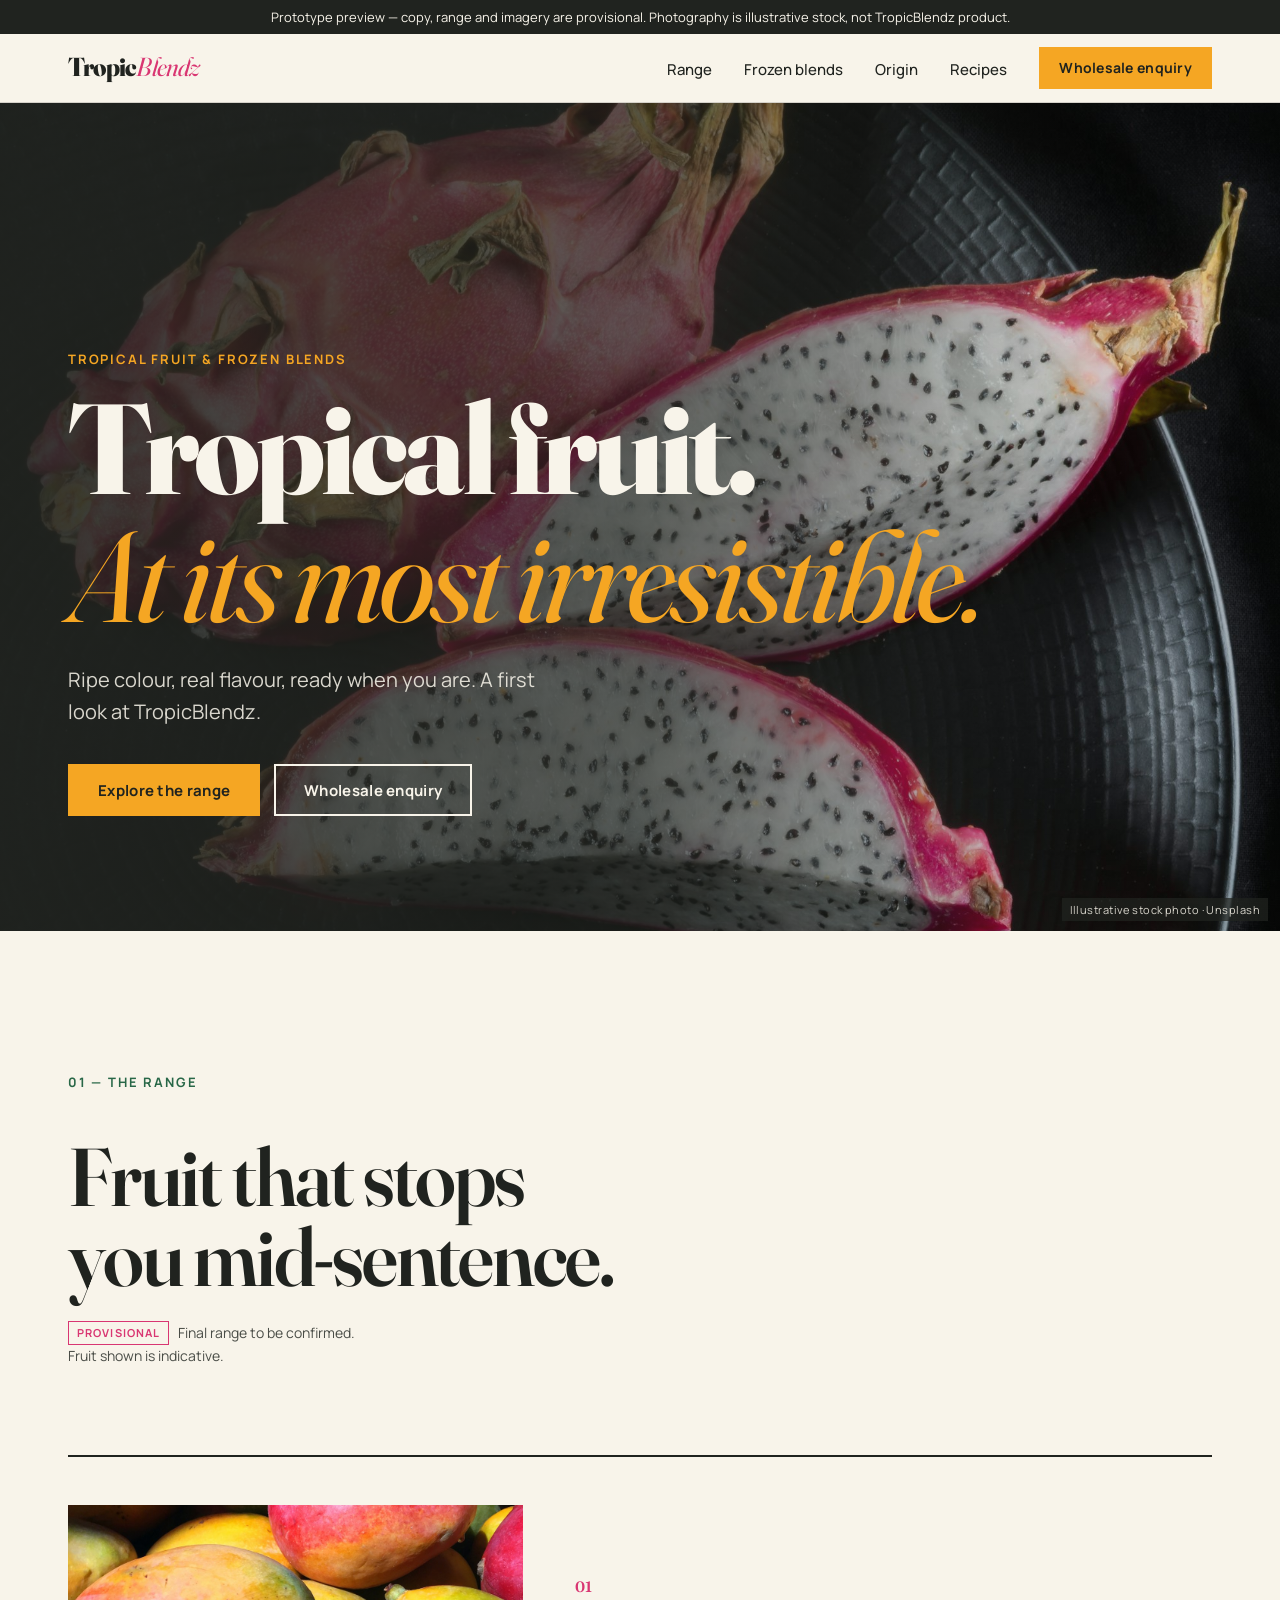
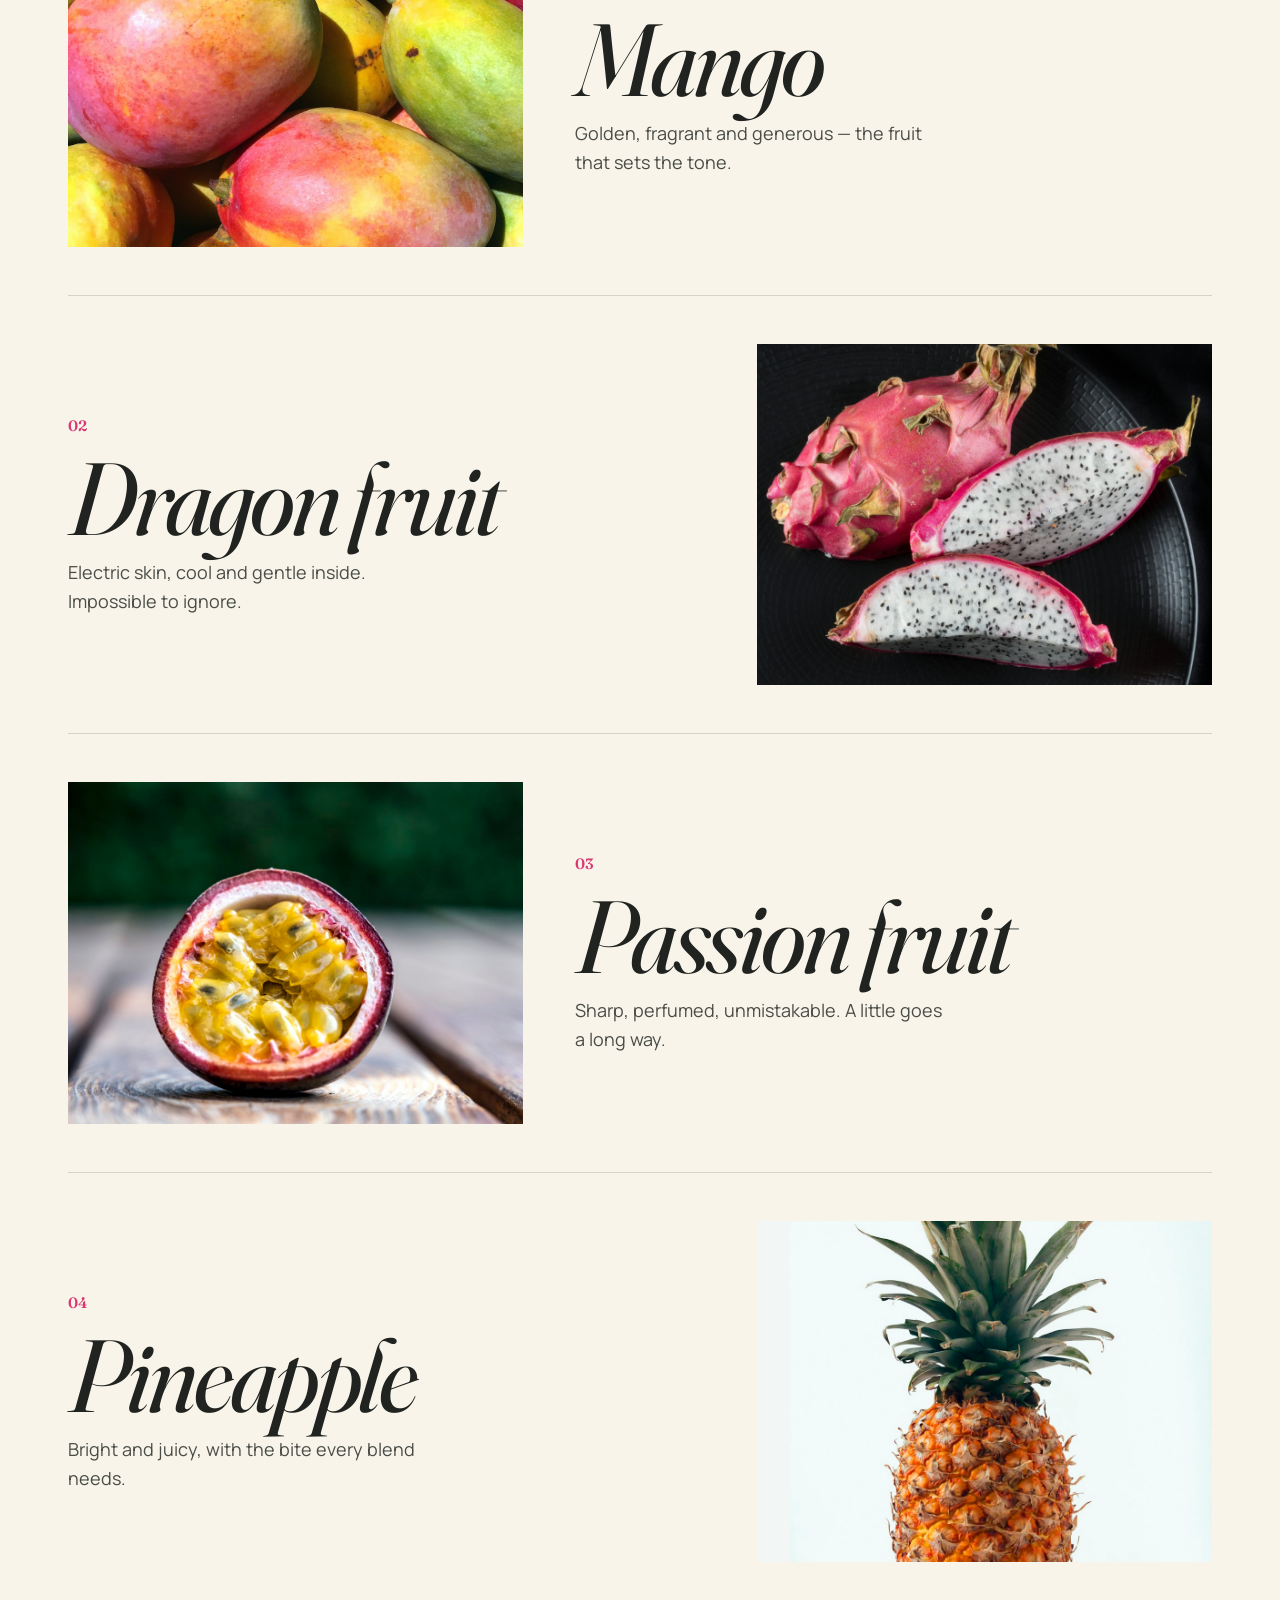
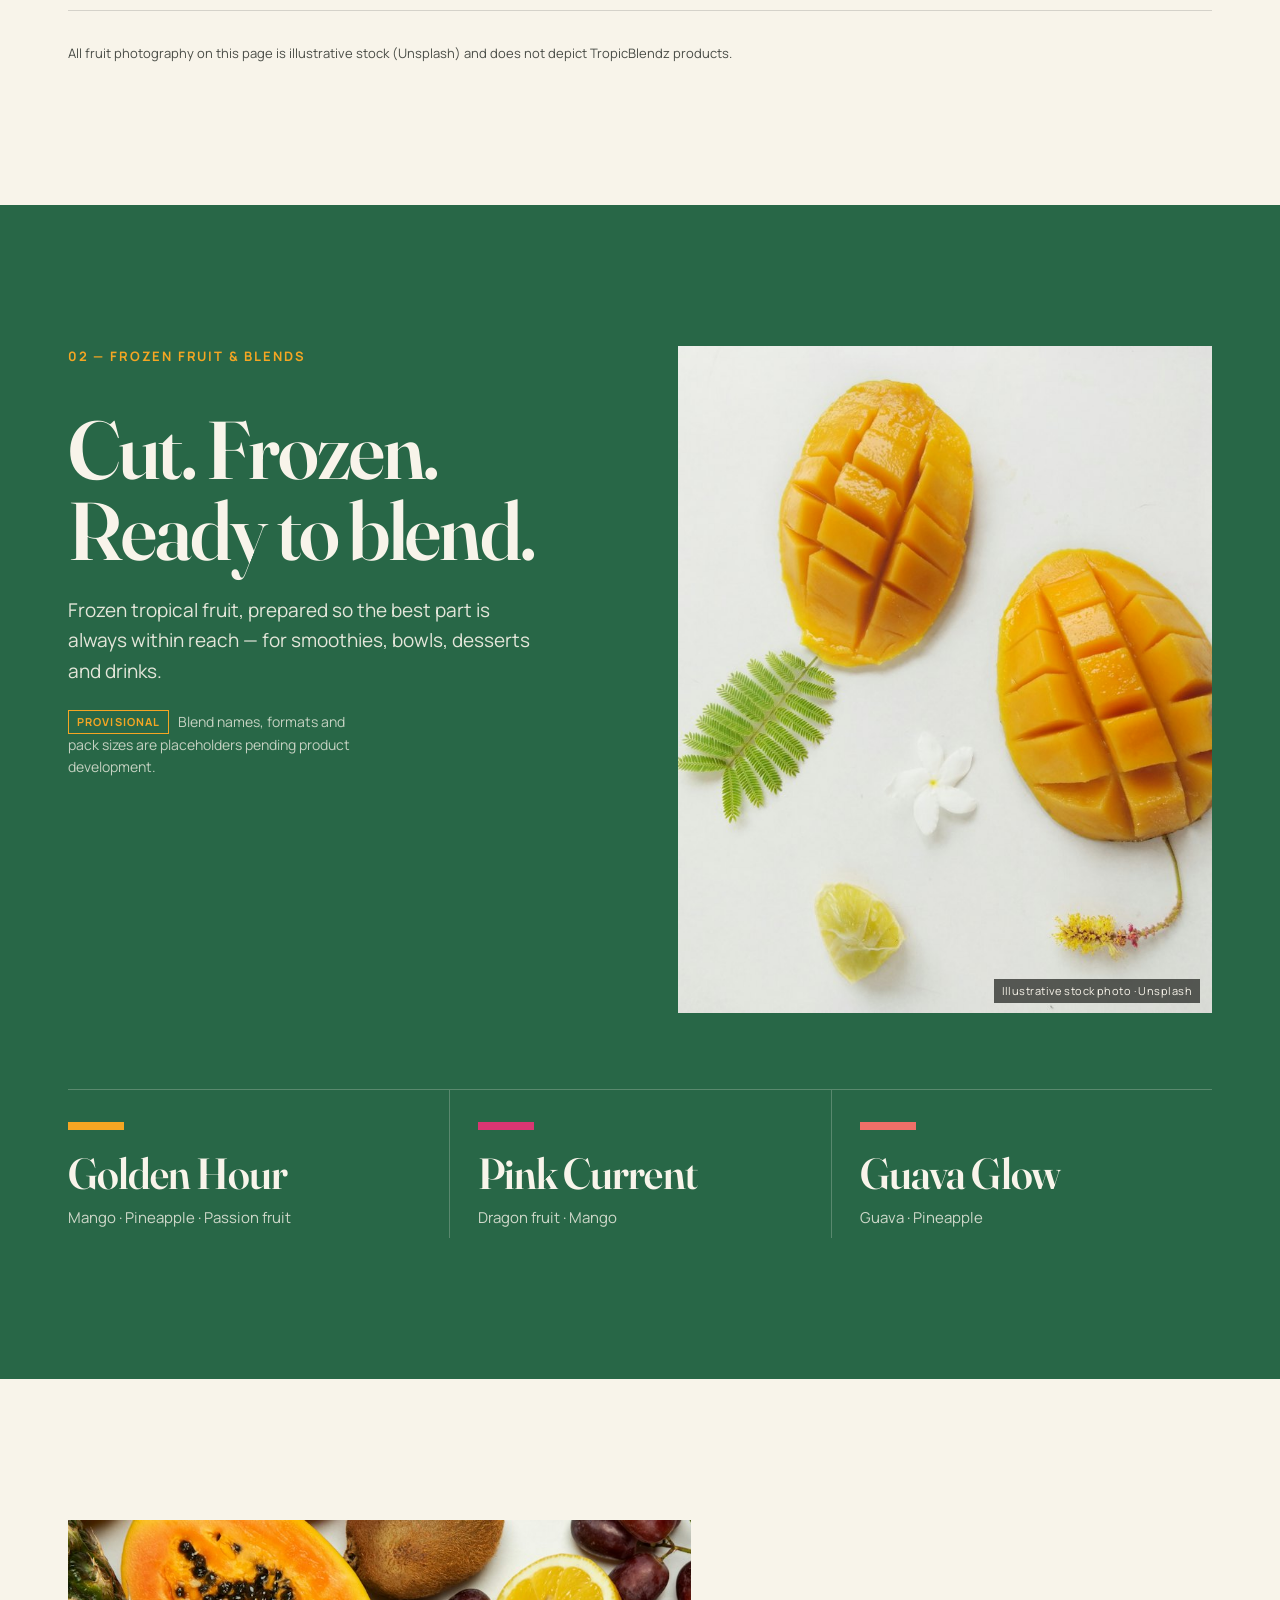
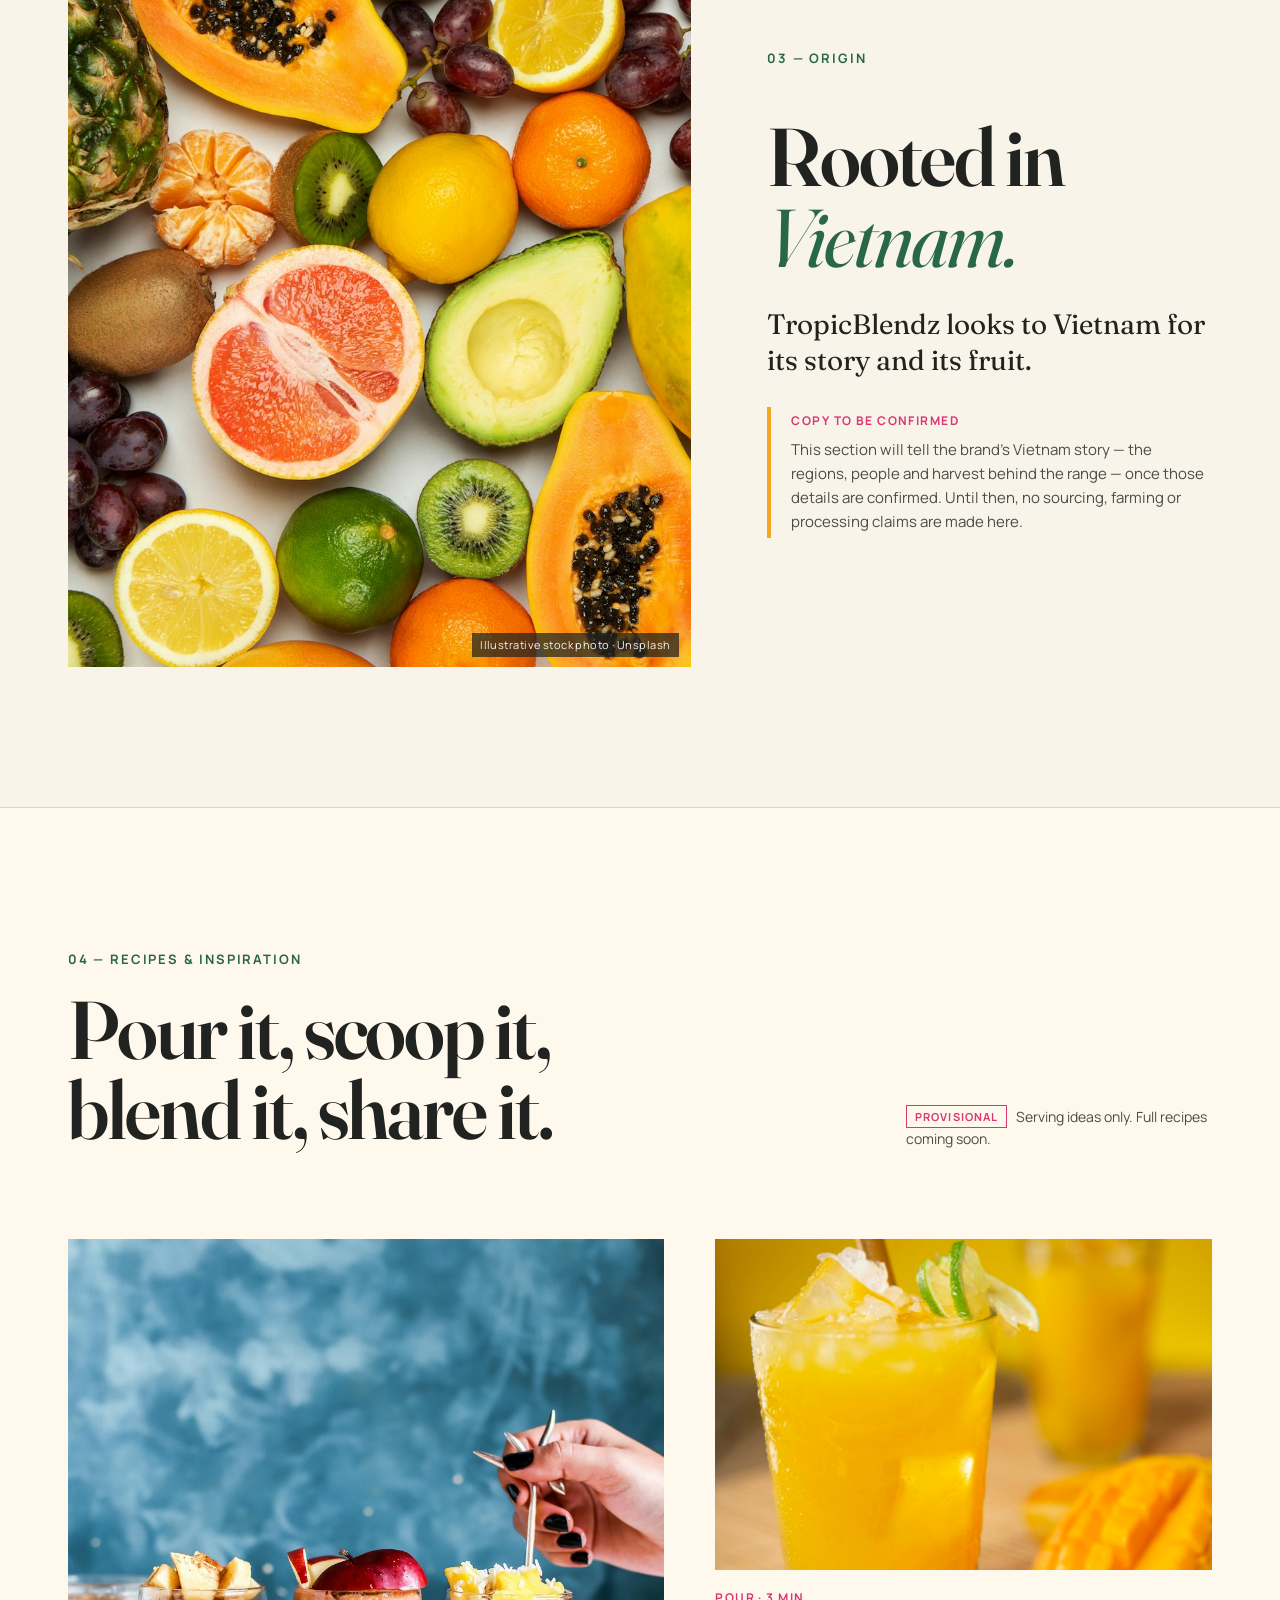
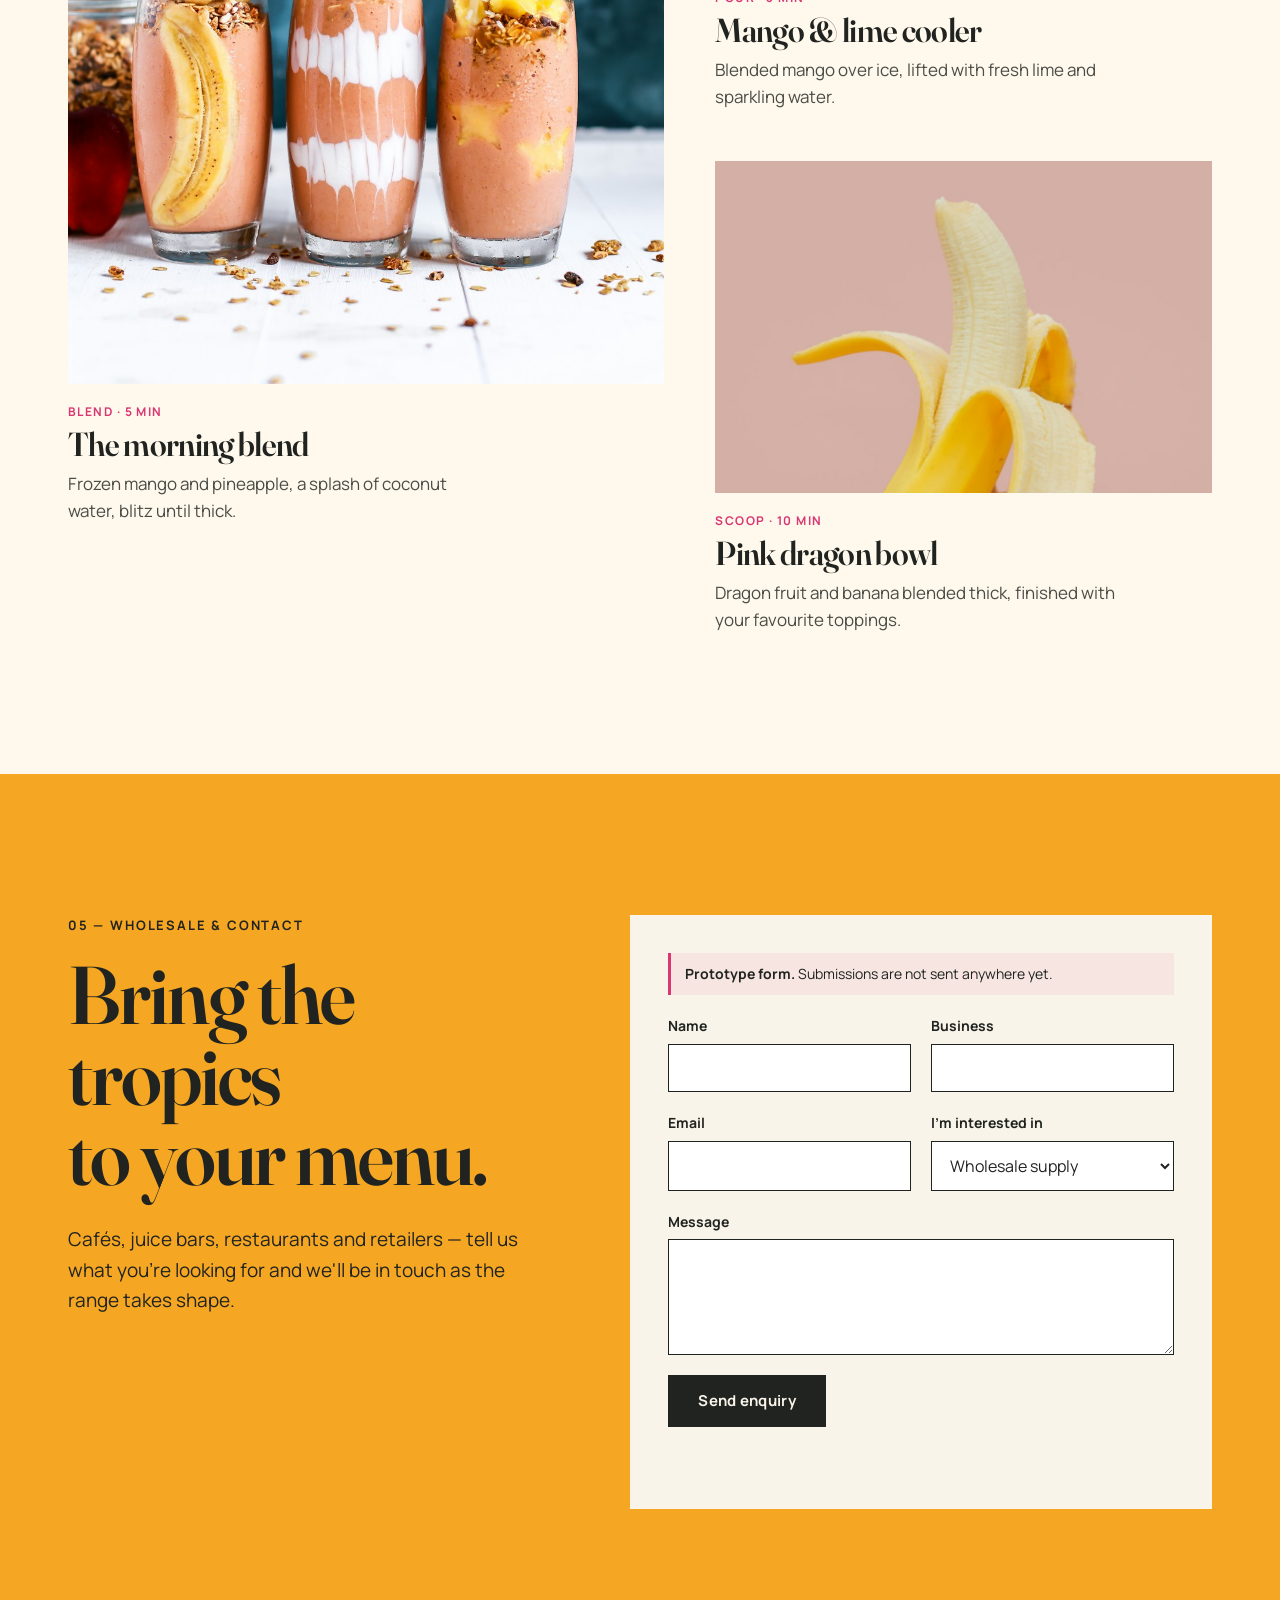
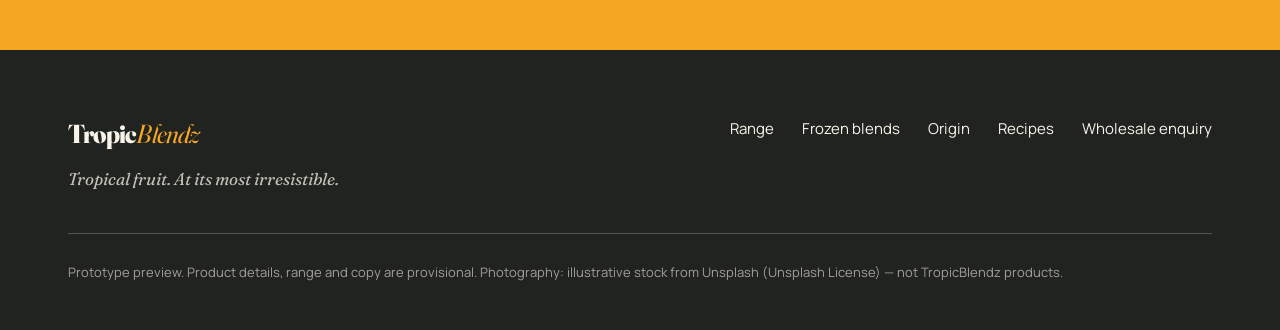
==== index.html @ fd2d7706 "Add TropicBlendz landing page prototype and GitHub Pages workflow Static, dependency-free landing pa" ====
<!DOCTYPE html>
<html lang="en">
<head>
  <meta charset="utf-8">
  <meta name="viewport" content="width=device-width, initial-scale=1">
  <title>TropicBlendz — Tropical fruit. At its most irresistible.</title>
  <meta name="description" content="TropicBlendz brings tropical fruit and frozen fruit blends with roots in Vietnam. Explore the range, blend ideas and wholesale enquiries. Prototype preview.">
  <meta name="theme-color" content="#20231F">
  <meta property="og:type" content="website">
  <meta property="og:title" content="TropicBlendz — Tropical fruit. At its most irresistible.">
  <meta property="og:description" content="Tropical fruit and frozen blends with roots in Vietnam. Prototype preview.">
  <meta property="og:image" content="assets/img/hero-dragon-fruit.jpg">
  <link rel="icon" href="assets/img/favicon.svg" type="image/svg+xml">
  <link rel="preconnect" href="https://fonts.googleapis.com">
  <link rel="preconnect" href="https://fonts.gstatic.com" crossorigin>
  <link href="https://fonts.googleapis.com/css2?family=Fraunces:ital,opsz,wght@0,9..144,400;0,9..144,600;0,9..144,800;1,9..144,400;1,9..144,600&family=Manrope:wght@400;500;700&display=swap" rel="stylesheet">
  <link rel="stylesheet" href="assets/css/styles.css">
</head>
<body>
  <a class="skip-link" href="#main">Skip to content</a>

  <div class="prototype-bar" role="note">
    Prototype preview — copy, range and imagery are provisional. Photography is illustrative stock, not TropicBlendz product.
  </div>

  <header class="site-header" data-header>
    <div class="wrap site-header__inner">
      <a class="wordmark" href="#top" aria-label="TropicBlendz home">Tropic<span>Blendz</span></a>
      <button class="nav-toggle" type="button" aria-expanded="false" aria-controls="site-nav" data-nav-toggle>
        <span class="nav-toggle__label">Menu</span>
      </button>
      <nav id="site-nav" class="site-nav" aria-label="Primary" data-nav>
        <ul>
          <li><a href="#range">Range</a></li>
          <li><a href="#blends">Frozen blends</a></li>
          <li><a href="#origin">Origin</a></li>
          <li><a href="#recipes">Recipes</a></li>
          <li><a class="btn btn--small" href="#enquire">Wholesale enquiry</a></li>
        </ul>
      </nav>
    </div>
  </header>

  <main id="main">
    <!-- HERO -->
    <section class="hero" id="top" aria-labelledby="hero-title">
      <figure class="hero__media">
        <img src="assets/img/hero-dragon-fruit.jpg" alt="Halved dragon fruit showing bright white flesh speckled with black seeds against magenta skin, on a dark plate" width="2000" height="1333" fetchpriority="high">
        <figcaption class="photo-credit">Illustrative stock photo · Unsplash</figcaption>
      </figure>
      <div class="wrap hero__content">
        <p class="eyebrow">Tropical fruit &amp; frozen blends</p>
        <h1 id="hero-title" class="hero__title">Tropical fruit.<br><em>At its most irresistible.</em></h1>
        <p class="hero__lede">Ripe colour, real flavour, ready when you are. A first look at TropicBlendz.</p>
        <div class="hero__actions">
          <a class="btn" href="#range">Explore the range</a>
          <a class="btn btn--ghost" href="#enquire">Wholesale enquiry</a>
        </div>
      </div>
    </section>

    <!-- RANGE -->
    <section class="section range" id="range" aria-labelledby="range-title">
      <div class="wrap">
        <header class="section-head">
          <p class="eyebrow">01 — The range</p>
          <h2 id="range-title" class="section-title">Fruit that stops<br>you mid-sentence.</h2>
          <p class="section-note"><span class="tag">Provisional</span> Final range to be confirmed. Fruit shown is indicative.</p>
        </header>

        <ol class="fruit-index">
          <li class="fruit">
            <figure class="fruit__media">
              <img src="assets/img/mangoes.jpg" alt="A heap of whole ripe mangoes blushing red, orange and green" loading="lazy" width="1200" height="800">
            </figure>
            <div class="fruit__body">
              <span class="fruit__num" aria-hidden="true">01</span>
              <h3 class="fruit__name">Mango</h3>
              <p>Golden, fragrant and generous — the fruit that sets the tone.</p>
            </div>
          </li>
          <li class="fruit">
            <figure class="fruit__media">
              <img src="assets/img/hero-dragon-fruit.jpg" alt="Dragon fruit cut open to reveal white flesh and tiny black seeds" loading="lazy" width="2000" height="1333">
            </figure>
            <div class="fruit__body">
              <span class="fruit__num" aria-hidden="true">02</span>
              <h3 class="fruit__name">Dragon fruit</h3>
              <p>Electric skin, cool and gentle inside. Impossible to ignore.</p>
            </div>
          </li>
          <li class="fruit">
            <figure class="fruit__media">
              <img src="assets/img/passion-fruit.jpg" alt="A halved passion fruit with glossy golden pulp and dark seeds on a wooden surface" loading="lazy" width="1200" height="800">
            </figure>
            <div class="fruit__body">
              <span class="fruit__num" aria-hidden="true">03</span>
              <h3 class="fruit__name">Passion fruit</h3>
              <p>Sharp, perfumed, unmistakable. A little goes a long way.</p>
            </div>
          </li>
          <li class="fruit">
            <figure class="fruit__media">
              <img src="assets/img/pineapple.jpg" alt="A single whole pineapple with spiky green crown against a pale background" loading="lazy" width="1000" height="667">
            </figure>
            <div class="fruit__body">
              <span class="fruit__num" aria-hidden="true">04</span>
              <h3 class="fruit__name">Pineapple</h3>
              <p>Bright and juicy, with the bite every blend needs.</p>
            </div>
          </li>
        </ol>
        <p class="photo-note">All fruit photography on this page is illustrative stock (Unsplash) and does not depict TropicBlendz products.</p>
      </div>
    </section>

    <!-- FROZEN BLENDS -->
    <section class="section blends" id="blends" aria-labelledby="blends-title">
      <div class="wrap blends__grid">
        <div class="blends__intro">
          <p class="eyebrow eyebrow--light">02 — Frozen fruit &amp; blends</p>
          <h2 id="blends-title" class="section-title section-title--light">Cut. Frozen.<br>Ready to blend.</h2>
          <p class="blends__lede">Frozen tropical fruit, prepared so the best part is always within reach — for smoothies, bowls, desserts and drinks.</p>
          <p class="section-note section-note--light"><span class="tag tag--light">Provisional</span> Blend names, formats and pack sizes are placeholders pending product development.</p>
        </div>
        <figure class="blends__media">
          <img src="assets/img/mango-cubes.jpg" alt="Mango halves scored into cubes, shown from above on a pale surface" loading="lazy" width="1200" height="800">
          <figcaption class="photo-credit">Illustrative stock photo · Unsplash</figcaption>
        </figure>

        <ul class="blend-list">
          <li class="blend blend--mango">
            <span class="blend__swatch" aria-hidden="true"></span>
            <h3 class="blend__name">Golden Hour</h3>
            <p class="blend__mix">Mango · Pineapple · Passion fruit</p>
          </li>
          <li class="blend blend--dragon">
            <span class="blend__swatch" aria-hidden="true"></span>
            <h3 class="blend__name">Pink Current</h3>
            <p class="blend__mix">Dragon fruit · Mango</p>
          </li>
          <li class="blend blend--guava">
            <span class="blend__swatch" aria-hidden="true"></span>
            <h3 class="blend__name">Guava Glow</h3>
            <p class="blend__mix">Guava · Pineapple</p>
          </li>
        </ul>
      </div>
    </section>

    <!-- ORIGIN -->
    <section class="section origin" id="origin" aria-labelledby="origin-title">
      <div class="wrap origin__grid">
        <figure class="origin__media">
          <img src="assets/img/market-spread.jpg" alt="An overhead spread of cut tropical and citrus fruit including papaya, pineapple, kiwi and grapes" loading="lazy" width="1600" height="1067">
          <figcaption class="photo-credit">Illustrative stock photo · Unsplash</figcaption>
        </figure>
        <div class="origin__body">
          <p class="eyebrow">03 — Origin</p>
          <h2 id="origin-title" class="section-title">Rooted in<br><em>Vietnam.</em></h2>
          <p class="origin__lede">TropicBlendz looks to Vietnam for its story and its fruit.</p>
          <div class="placeholder-block" role="note">
            <p class="placeholder-block__label">Copy to be confirmed</p>
            <p>This section will tell the brand's Vietnam story — the regions, people and harvest behind the range — once those details are confirmed. Until then, no sourcing, farming or processing claims are made here.</p>
          </div>
        </div>
      </div>
    </section>

    <!-- RECIPES -->
    <section class="section recipes" id="recipes" aria-labelledby="recipes-title">
      <div class="wrap">
        <header class="section-head section-head--row">
          <div>
            <p class="eyebrow">04 — Recipes &amp; inspiration</p>
            <h2 id="recipes-title" class="section-title">Pour it, scoop it,<br>blend it, share it.</h2>
          </div>
          <p class="section-note"><span class="tag">Provisional</span> Serving ideas only. Full recipes coming soon.</p>
        </header>

        <div class="recipe-grid">
          <article class="recipe recipe--tall">
            <figure class="recipe__media">
              <img src="assets/img/smoothies.jpg" alt="Three tall smoothies in glasses topped with fresh fruit, against a blue backdrop" loading="lazy" width="1000" height="667">
            </figure>
            <div class="recipe__body">
              <p class="recipe__meta">Blend · 5 min</p>
              <h3 class="recipe__title">The morning blend</h3>
              <p>Frozen mango and pineapple, a splash of coconut water, blitz until thick.</p>
            </div>
          </article>
          <article class="recipe">
            <figure class="recipe__media">
              <img src="assets/img/mango-drink.jpg" alt="A tall glass of iced golden mango drink with a lime wedge, mango slices beside it" loading="lazy" width="1000" height="667">
            </figure>
            <div class="recipe__body">
              <p class="recipe__meta">Pour · 3 min</p>
              <h3 class="recipe__title">Mango &amp; lime cooler</h3>
              <p>Blended mango over ice, lifted with fresh lime and sparkling water.</p>
            </div>
          </article>
          <article class="recipe">
            <figure class="recipe__media">
              <img src="assets/img/banana.jpg" alt="A half-peeled banana against a soft pink background" loading="lazy" width="1000" height="667">
            </figure>
            <div class="recipe__body">
              <p class="recipe__meta">Scoop · 10 min</p>
              <h3 class="recipe__title">Pink dragon bowl</h3>
              <p>Dragon fruit and banana blended thick, finished with your favourite toppings.</p>
            </div>
          </article>
        </div>
      </div>
    </section>

    <!-- ENQUIRE -->
    <section class="section enquire" id="enquire" aria-labelledby="enquire-title">
      <div class="wrap enquire__grid">
        <div>
          <p class="eyebrow eyebrow--ink">05 — Wholesale &amp; contact</p>
          <h2 id="enquire-title" class="section-title">Bring the tropics<br>to your menu.</h2>
          <p class="enquire__lede">Cafés, juice bars, restaurants and retailers — tell us what you're looking for and we'll be in touch as the range takes shape.</p>
        </div>
        <form class="enquiry-form" data-enquiry-form novalidate>
          <p class="enquiry-form__notice" role="note"><strong>Prototype form.</strong> Submissions are not sent anywhere yet.</p>
          <div class="field">
            <label for="f-name">Name</label>
            <input id="f-name" name="name" type="text" autocomplete="name" required>
          </div>
          <div class="field">
            <label for="f-business">Business</label>
            <input id="f-business" name="business" type="text" autocomplete="organization">
          </div>
          <div class="field">
            <label for="f-email">Email</label>
            <input id="f-email" name="email" type="email" autocomplete="email" required>
          </div>
          <div class="field">
            <label for="f-type">I'm interested in</label>
            <select id="f-type" name="type">
              <option>Wholesale supply</option>
              <option>Retail stockist</option>
              <option>Food service</option>
              <option>Something else</option>
            </select>
          </div>
          <div class="field field--full">
            <label for="f-msg">Message</label>
            <textarea id="f-msg" name="message" rows="4"></textarea>
          </div>
          <button class="btn btn--ink" type="submit">Send enquiry</button>
          <p class="enquiry-form__status" role="status" aria-live="polite" data-form-status></p>
        </form>
      </div>
    </section>
  </main>

  <footer class="site-footer">
    <div class="wrap site-footer__grid">
      <div>
        <a class="wordmark wordmark--light" href="#top">Tropic<span>Blendz</span></a>
        <p class="site-footer__tag">Tropical fruit. At its most irresistible.</p>
      </div>
      <nav aria-label="Footer">
        <ul class="site-footer__links">
          <li><a href="#range">Range</a></li>
          <li><a href="#blends">Frozen blends</a></li>
          <li><a href="#origin">Origin</a></li>
          <li><a href="#recipes">Recipes</a></li>
          <li><a href="#enquire">Wholesale enquiry</a></li>
        </ul>
      </nav>
      <p class="site-footer__small">
        Prototype preview. Product details, range and copy are provisional.
        Photography: illustrative stock from Unsplash (Unsplash License) — not TropicBlendz products.
      </p>
    </div>
  </footer>

  <script src="assets/js/main.js" defer></script>
</body>
</html>
---- assets/css/styles.css ----
/* TropicBlendz — landing page prototype
   Tropical Modernism: editorial photography, expressive serif display,
   flat colour fields, square edges, restrained interface. */

:root {
  /* Provisional art-direction palette */
  --mango: #F5A623;
  --guava: #F06F68;
  --leaf: #286747;
  --coconut: #F8F4EA;
  --ink: #20231F;
  --dragon: #D93672;

  --ink-soft: #4a4d47;
  --line: rgba(32, 35, 31, 0.16);
  --line-light: rgba(248, 244, 234, 0.24);

  --font-display: "Fraunces", Georgia, "Times New Roman", serif;
  --font-body: "Manrope", system-ui, -apple-system, "Segoe UI", sans-serif;

  --wrap: 1240px;
  --gutter: clamp(16px, 4vw, 48px);
  --section-y: clamp(72px, 11vw, 152px);
  --header-h: 68px;
}

*,
*::before,
*::after { box-sizing: border-box; }

html { scroll-behavior: smooth; scroll-padding-top: calc(var(--header-h) + 12px); }
@media (prefers-reduced-motion: reduce) {
  html { scroll-behavior: auto; }
  *, *::before, *::after { transition: none !important; animation: none !important; }
}

body {
  margin: 0;
  background: var(--coconut);
  color: var(--ink);
  font-family: var(--font-body);
  font-size: 17px;
  line-height: 1.6;
  -webkit-font-smoothing: antialiased;
  overflow-x: hidden;
}

img { display: block; max-width: 100%; height: auto; }
figure { margin: 0; }
h1, h2, h3 { margin: 0; font-weight: 600; }
p { margin: 0; }
ul, ol { margin: 0; padding: 0; list-style: none; }

a { color: inherit; }

:focus-visible {
  outline: 3px solid var(--dragon);
  outline-offset: 3px;
}

.wrap {
  width: 100%;
  max-width: var(--wrap);
  margin-inline: auto;
  padding-inline: var(--gutter);
}

.skip-link {
  position: absolute;
  left: 12px;
  top: -60px;
  z-index: 100;
  padding: 10px 16px;
  background: var(--ink);
  color: var(--coconut);
  font-weight: 700;
  text-decoration: none;
}
.skip-link:focus { top: 12px; }

/* ---------- Prototype bar ---------- */
.prototype-bar {
  background: var(--ink);
  color: var(--coconut);
  font-size: 13px;
  line-height: 1.4;
  text-align: center;
  padding: 8px var(--gutter);
}

/* ---------- Shared type ---------- */
.eyebrow {
  font-size: 13px;
  font-weight: 700;
  letter-spacing: 0.14em;
  text-transform: uppercase;
  color: var(--leaf);
  margin-bottom: 20px;
}
.eyebrow--light { color: var(--mango); }
.eyebrow--ink { color: var(--ink); }

.section-title {
  font-family: var(--font-display);
  font-variation-settings: "opsz" 144;
  font-weight: 600;
  font-size: clamp(40px, 6.4vw, 88px);
  line-height: 0.98;
  letter-spacing: -0.025em;
}
.section-title em { font-style: italic; font-weight: 400; color: var(--leaf); }
.section-title--light { color: var(--coconut); }

.section-note {
  font-size: 14px;
  color: var(--ink-soft);
  max-width: 34ch;
}
.section-note--light { color: rgba(248, 244, 234, 0.75); }

.tag {
  display: inline-block;
  margin-right: 6px;
  padding: 2px 8px;
  border: 1px solid currentColor;
  font-size: 11px;
  font-weight: 700;
  letter-spacing: 0.1em;
  text-transform: uppercase;
  color: var(--dragon);
  vertical-align: 1px;
}
.tag--light { color: var(--mango); }

.photo-credit {
  position: absolute;
  right: 12px;
  bottom: 10px;
  padding: 3px 8px;
  background: rgba(32, 35, 31, 0.72);
  color: var(--coconut);
  font-size: 11px;
  letter-spacing: 0.04em;
}
.photo-note {
  margin-top: 32px;
  font-size: 13px;
  color: var(--ink-soft);
}

/* ---------- Buttons ---------- */
.btn {
  display: inline-flex;
  align-items: center;
  justify-content: center;
  min-height: 52px;
  padding: 0 28px;
  border: 2px solid var(--mango);
  background: var(--mango);
  color: var(--ink);
  font: 700 15px/1 var(--font-body);
  letter-spacing: 0.02em;
  text-decoration: none;
  cursor: pointer;
  transition: background-color .2s, color .2s, border-color .2s, transform .2s;
}
.btn:hover { background: var(--coconut); border-color: var(--coconut); }
.btn:active { transform: translateY(1px); }
.btn--ghost { background: transparent; color: var(--coconut); border-color: var(--coconut); }
.btn--ghost:hover { background: var(--coconut); color: var(--ink); }
.btn--small { min-height: 42px; padding: 0 18px; font-size: 14px; }
.btn--ink { background: var(--ink); color: var(--coconut); border-color: var(--ink); }
.btn--ink:hover { background: var(--coconut); color: var(--ink); border-color: var(--ink); }

/* ---------- Header ---------- */
.site-header {
  position: sticky;
  top: 0;
  z-index: 50;
  background: rgba(248, 244, 234, 0.94);
  backdrop-filter: saturate(140%) blur(10px);
  -webkit-backdrop-filter: saturate(140%) blur(10px);
  border-bottom: 1px solid var(--line);
}
.site-header__inner {
  display: flex;
  align-items: center;
  justify-content: space-between;
  min-height: var(--header-h);
}

.wordmark {
  font-family: var(--font-display);
  font-variation-settings: "opsz" 144;
  font-weight: 800;
  font-size: 26px;
  letter-spacing: -0.03em;
  text-decoration: none;
  color: var(--ink);
}
.wordmark span { font-style: italic; font-weight: 400; color: var(--dragon); }
.wordmark--light { color: var(--coconut); }
.wordmark--light span { color: var(--mango); }

.site-nav ul { display: flex; align-items: center; gap: 32px; }
.site-nav a:not(.btn) {
  font-size: 15px;
  font-weight: 500;
  text-decoration: none;
  background: linear-gradient(currentColor, currentColor) 0 100% / 0 2px no-repeat;
  padding-bottom: 2px;
  transition: background-size .25s;
}
.site-nav a:not(.btn):hover { background-size: 100% 2px; }
.site-nav .btn:hover { background: var(--ink); border-color: var(--ink); color: var(--coconut); }

.nav-toggle {
  display: none;
  min-height: 44px;
  padding: 0 16px;
  border: 2px solid var(--ink);
  background: transparent;
  color: var(--ink);
  font: 700 14px/1 var(--font-body);
  letter-spacing: 0.06em;
  text-transform: uppercase;
  cursor: pointer;
}

@media (max-width: 860px) {
  .nav-toggle { display: inline-flex; align-items: center; }
  .site-nav {
    position: absolute;
    top: 100%;
    left: 0;
    right: 0;
    background: var(--coconut);
    border-bottom: 1px solid var(--line);
    display: none;
  }
  .site-nav.is-open { display: block; }
  .site-nav ul {
    flex-direction: column;
    align-items: stretch;
    gap: 0;
    padding: 8px var(--gutter) 24px;
  }
  .site-nav li a:not(.btn) {
    display: block;
    padding: 14px 0;
    border-bottom: 1px solid var(--line);
    font-size: 20px;
    font-family: var(--font-display);
    background: none;
  }
  .site-nav li .btn { margin-top: 20px; width: 100%; }
}

/* ---------- Hero ---------- */
.hero {
  position: relative;
  min-height: min(92vh, 900px);
  display: flex;
  align-items: flex-end;
  background: var(--ink);
  color: var(--coconut);
  overflow: hidden;
}
.hero__media { position: absolute; inset: 0; }
.hero__media img {
  width: 100%;
  height: 100%;
  object-fit: cover;
  object-position: 70% 50%;
}
.hero__media::after {
  /* legibility scrim for the headline — kept flat-ish and directional */
  content: "";
  position: absolute;
  inset: 0;
  background: linear-gradient(90deg, rgba(32,35,31,.9) 0%, rgba(32,35,31,.7) 50%, rgba(32,35,31,.15) 85%);
}
.hero__content {
  position: relative;
  z-index: 1;
  padding-top: 120px;
  padding-bottom: clamp(56px, 9vw, 120px);
}
.hero .eyebrow { color: var(--mango); }
.hero__title {
  font-family: var(--font-display);
  font-variation-settings: "opsz" 144;
  font-weight: 800;
  font-size: clamp(52px, 10vw, 148px);
  line-height: 0.92;
  letter-spacing: -0.035em;
  max-width: 11ch;
}
.hero__title em {
  display: inline-block;
  margin-top: 0.08em;
  font-style: italic;
  font-weight: 400;
  color: var(--mango);
}
.hero__lede {
  margin-top: 28px;
  max-width: 40ch;
  font-size: clamp(17px, 1.6vw, 20px);
  color: rgba(248, 244, 234, 0.86);
}
.hero__actions { display: flex; flex-wrap: wrap; gap: 14px; margin-top: 36px; }

@media (max-width: 700px) {
  .hero { min-height: 88vh; }
  .hero__media img { object-position: 62% 50%; }
  .hero__media::after {
    background: linear-gradient(0deg, rgba(32,35,31,.92) 0%, rgba(32,35,31,.6) 55%, rgba(32,35,31,.15) 100%);
  }
  .hero__actions .btn { flex: 1 1 100%; }
}

/* ---------- Sections ---------- */
.section { padding-block: var(--section-y); }
.section-head { margin-bottom: clamp(48px, 7vw, 88px); display: grid; gap: 24px; }
.section-head--row { grid-template-columns: 1fr auto; align-items: end; }
@media (max-width: 760px) { .section-head--row { grid-template-columns: 1fr; } }

/* ---------- Range: editorial index ---------- */
.fruit-index { border-top: 2px solid var(--ink); }
.fruit {
  display: grid;
  grid-template-columns: minmax(0, 5fr) minmax(0, 7fr);
  gap: clamp(24px, 4vw, 64px);
  align-items: center;
  padding-block: clamp(28px, 4vw, 48px);
  border-bottom: 1px solid var(--line);
}
.fruit:nth-child(even) { grid-template-columns: minmax(0, 7fr) minmax(0, 5fr); }
.fruit:nth-child(even) .fruit__media { order: 2; }
.fruit__media { aspect-ratio: 4 / 3; overflow: hidden; background: var(--mango); }
.fruit__media img {
  width: 100%;
  height: 100%;
  object-fit: cover;
  transition: transform .8s cubic-bezier(.2,.7,.2,1);
}
.fruit:hover .fruit__media img { transform: scale(1.04); }
.fruit__body { display: grid; gap: 14px; }
.fruit__num {
  font-family: var(--font-display);
  font-size: 15px;
  font-weight: 600;
  color: var(--dragon);
}
.fruit__name {
  font-family: var(--font-display);
  font-variation-settings: "opsz" 144;
  font-weight: 400;
  font-style: italic;
  font-size: clamp(48px, 8vw, 120px);
  line-height: 0.9;
  letter-spacing: -0.03em;
}
.fruit__body p { max-width: 34ch; font-size: 18px; color: var(--ink-soft); }

@media (max-width: 700px) {
  .fruit,
  .fruit:nth-child(even) { grid-template-columns: 1fr; }
  .fruit:nth-child(even) .fruit__media { order: 0; }
}

/* ---------- Blends ---------- */
.blends { background: var(--leaf); color: var(--coconut); }
.blends__grid {
  display: grid;
  grid-template-columns: minmax(0, 6fr) minmax(0, 6fr);
  gap: clamp(40px, 6vw, 96px);
  align-items: start;
}
.blends__intro { display: grid; gap: 24px; align-content: start; }
.blends__lede { font-size: 19px; max-width: 40ch; color: rgba(248, 244, 234, 0.9); }
.blends__media { position: relative; aspect-ratio: 4 / 5; overflow: hidden; }
.blends__media img { width: 100%; height: 100%; object-fit: cover; }

.blend-list {
  grid-column: 1 / -1;
  display: grid;
  grid-template-columns: repeat(3, minmax(0, 1fr));
  border-top: 1px solid var(--line-light);
}
.blend {
  padding: 32px 28px 8px 0;
  display: grid;
  gap: 10px;
}
.blend + .blend { padding-left: 28px; border-left: 1px solid var(--line-light); }
.blend--mango { --swatch: var(--mango); }
.blend--dragon { --swatch: var(--dragon); }
.blend--guava { --swatch: var(--guava); }
.blend__swatch { display: block; width: 56px; height: 8px; background: var(--swatch); margin-bottom: 12px; }
.blend__name {
  font-family: var(--font-display);
  font-variation-settings: "opsz" 144;
  font-size: clamp(30px, 3.4vw, 44px);
  font-weight: 600;
  line-height: 1;
  letter-spacing: -0.02em;
}
.blend__mix { font-size: 15px; color: rgba(248, 244, 234, 0.8); }

@media (max-width: 860px) {
  .blends__grid { grid-template-columns: 1fr; }
  .blends__media { aspect-ratio: 4 / 3; }
  .blend-list { grid-template-columns: 1fr; }
  .blend, .blend + .blend { padding: 24px 0; border-left: 0; border-bottom: 1px solid var(--line-light); }
}

/* ---------- Origin ---------- */
.origin__grid {
  display: grid;
  grid-template-columns: minmax(0, 7fr) minmax(0, 5fr);
  gap: clamp(40px, 6vw, 96px);
  align-items: center;
}
.origin__media { position: relative; aspect-ratio: 5 / 6; overflow: hidden; }
.origin__media img { width: 100%; height: 100%; object-fit: cover; }
.origin__body { display: grid; gap: 28px; }
.origin__lede {
  font-family: var(--font-display);
  font-size: clamp(22px, 2.2vw, 28px);
  line-height: 1.3;
}
.placeholder-block {
  border-left: 4px solid var(--mango);
  padding: 4px 0 4px 20px;
  display: grid;
  gap: 8px;
  color: var(--ink-soft);
  font-size: 15px;
}
.placeholder-block__label {
  font-size: 12px;
  font-weight: 700;
  letter-spacing: 0.12em;
  text-transform: uppercase;
  color: var(--dragon);
}
@media (max-width: 860px) {
  .origin__grid { grid-template-columns: 1fr; }
  .origin__media { aspect-ratio: 4 / 3; }
}

/* ---------- Recipes ---------- */
.recipes { background: #fff8ec; border-top: 1px solid var(--line); }
.recipe-grid {
  display: grid;
  grid-template-columns: minmax(0, 6fr) minmax(0, 5fr);
  grid-template-rows: auto auto;
  gap: clamp(28px, 4vw, 56px) clamp(24px, 4vw, 56px);
}
.recipe--tall { grid-row: span 2; }
.recipe { display: grid; gap: 18px; align-content: start; }
.recipe__media { aspect-ratio: 3 / 2; overflow: hidden; }
.recipe--tall .recipe__media { aspect-ratio: 4 / 5; }
.recipe__media img { width: 100%; height: 100%; object-fit: cover; transition: transform .8s cubic-bezier(.2,.7,.2,1); }
.recipe:hover .recipe__media img { transform: scale(1.04); }
.recipe__meta {
  font-size: 12px;
  font-weight: 700;
  letter-spacing: 0.12em;
  text-transform: uppercase;
  color: var(--dragon);
}
.recipe__title {
  font-family: var(--font-display);
  font-variation-settings: "opsz" 144;
  font-size: clamp(26px, 2.6vw, 36px);
  line-height: 1.05;
  letter-spacing: -0.02em;
  margin: 6px 0 8px;
}
.recipe__body p:last-child { color: var(--ink-soft); max-width: 42ch; }
@media (max-width: 760px) {
  .recipe-grid { grid-template-columns: 1fr; }
  .recipe--tall { grid-row: auto; }
  .recipe--tall .recipe__media { aspect-ratio: 3 / 2; }
}

/* ---------- Enquire ---------- */
.enquire { background: var(--mango); }
.enquire__grid {
  display: grid;
  grid-template-columns: minmax(0, 5fr) minmax(0, 6fr);
  gap: clamp(40px, 6vw, 96px);
  align-items: start;
}
.enquire__lede { margin-top: 28px; font-size: 19px; max-width: 38ch; }

.enquiry-form {
  display: grid;
  grid-template-columns: 1fr 1fr;
  gap: 20px;
  padding: clamp(24px, 3vw, 40px);
  background: var(--coconut);
}
.enquiry-form__notice {
  grid-column: 1 / -1;
  font-size: 14px;
  padding: 10px 14px;
  background: rgba(217, 54, 114, 0.08);
  border-left: 3px solid var(--dragon);
}
.field { display: grid; gap: 6px; }
.field--full { grid-column: 1 / -1; }
.field label { font-size: 14px; font-weight: 700; }
.field input,
.field select,
.field textarea {
  width: 100%;
  min-height: 48px;
  padding: 12px 14px;
  border: 1.5px solid var(--ink);
  border-radius: 0;
  background: #fff;
  color: var(--ink);
  font: 16px/1.4 var(--font-body);
}
.field textarea { resize: vertical; }
.field input:focus-visible,
.field select:focus-visible,
.field textarea:focus-visible { outline-offset: 0; }
.field [aria-invalid="true"] { border-color: var(--dragon); box-shadow: inset 0 0 0 1px var(--dragon); }
.enquiry-form .btn { justify-self: start; }
.enquiry-form__status { grid-column: 1 / -1; font-size: 15px; font-weight: 500; min-height: 1.6em; }
@media (max-width: 860px) {
  .enquire__grid { grid-template-columns: 1fr; }
}
@media (max-width: 520px) {
  .enquiry-form { grid-template-columns: 1fr; }
  .enquiry-form .btn { width: 100%; }
}

/* ---------- Footer ---------- */
.site-footer {
  background: var(--ink);
  color: var(--coconut);
  padding-block: 64px 48px;
}
.site-footer__grid {
  display: grid;
  grid-template-columns: 1fr auto;
  gap: 40px;
}
.site-footer__tag { margin-top: 10px; font-family: var(--font-display); font-style: italic; color: rgba(248, 244, 234, 0.75); }
.site-footer__links { display: flex; flex-wrap: wrap; gap: 12px 28px; }
.site-footer__links a { text-decoration: none; font-size: 15px; }
.site-footer__links a:hover { text-decoration: underline; text-underline-offset: 4px; }
.site-footer__small {
  grid-column: 1 / -1;
  padding-top: 28px;
  border-top: 1px solid var(--line-light);
  font-size: 13px;
  color: rgba(248, 244, 234, 0.6);
}
@media (max-width: 700px) {
  .site-footer__grid { grid-template-columns: 1fr; }
}
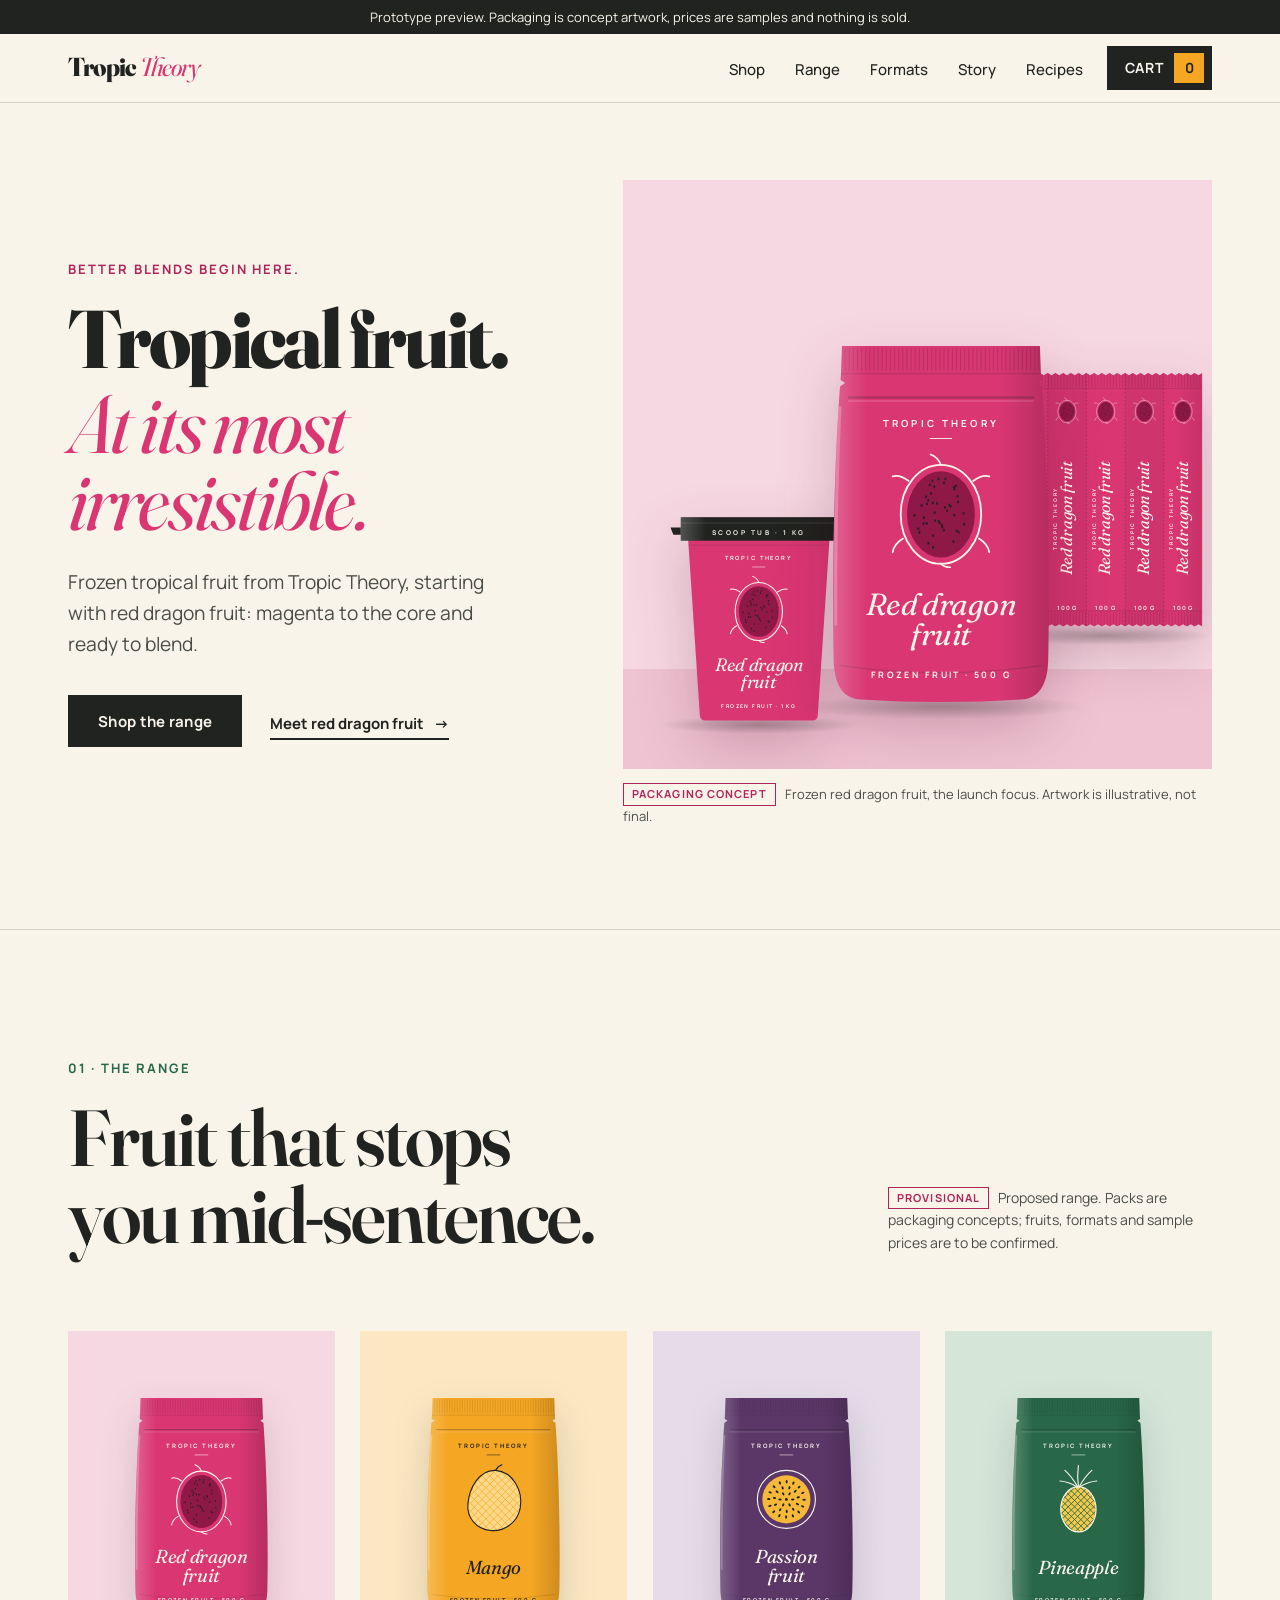
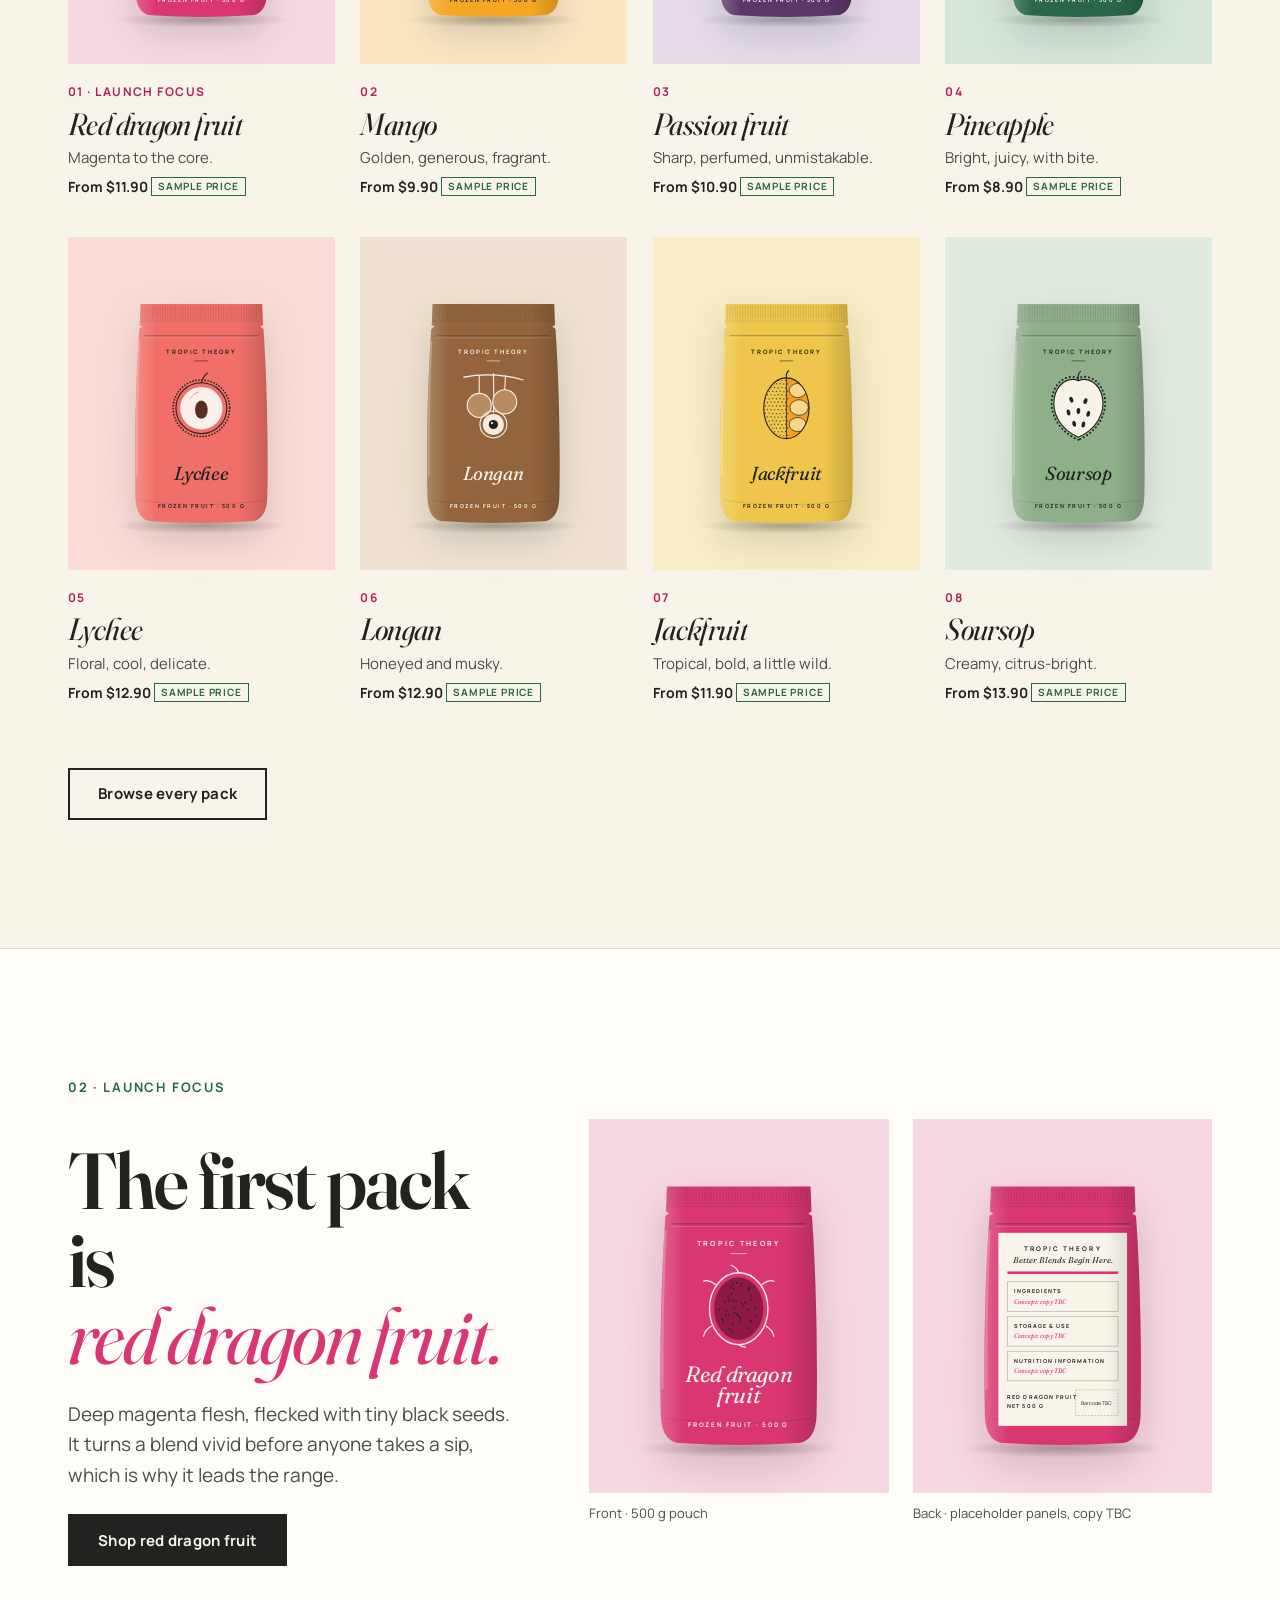
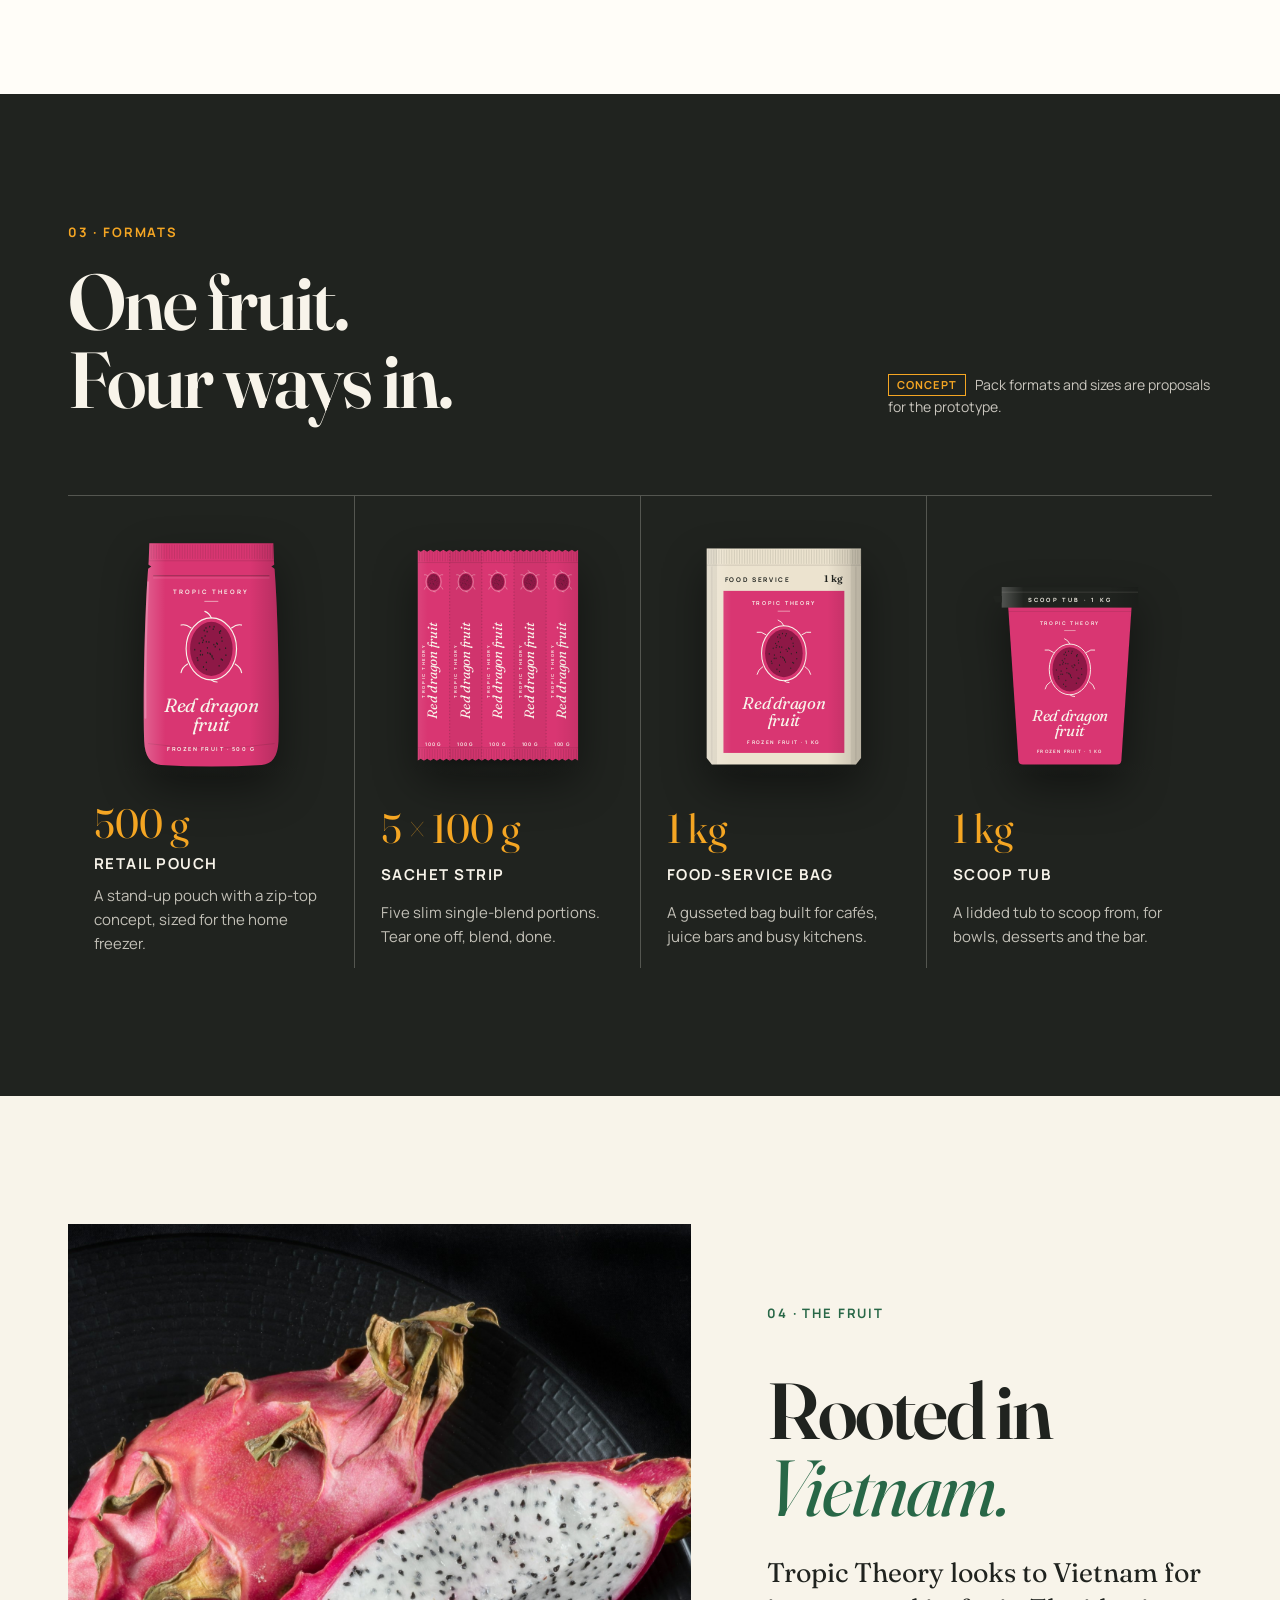
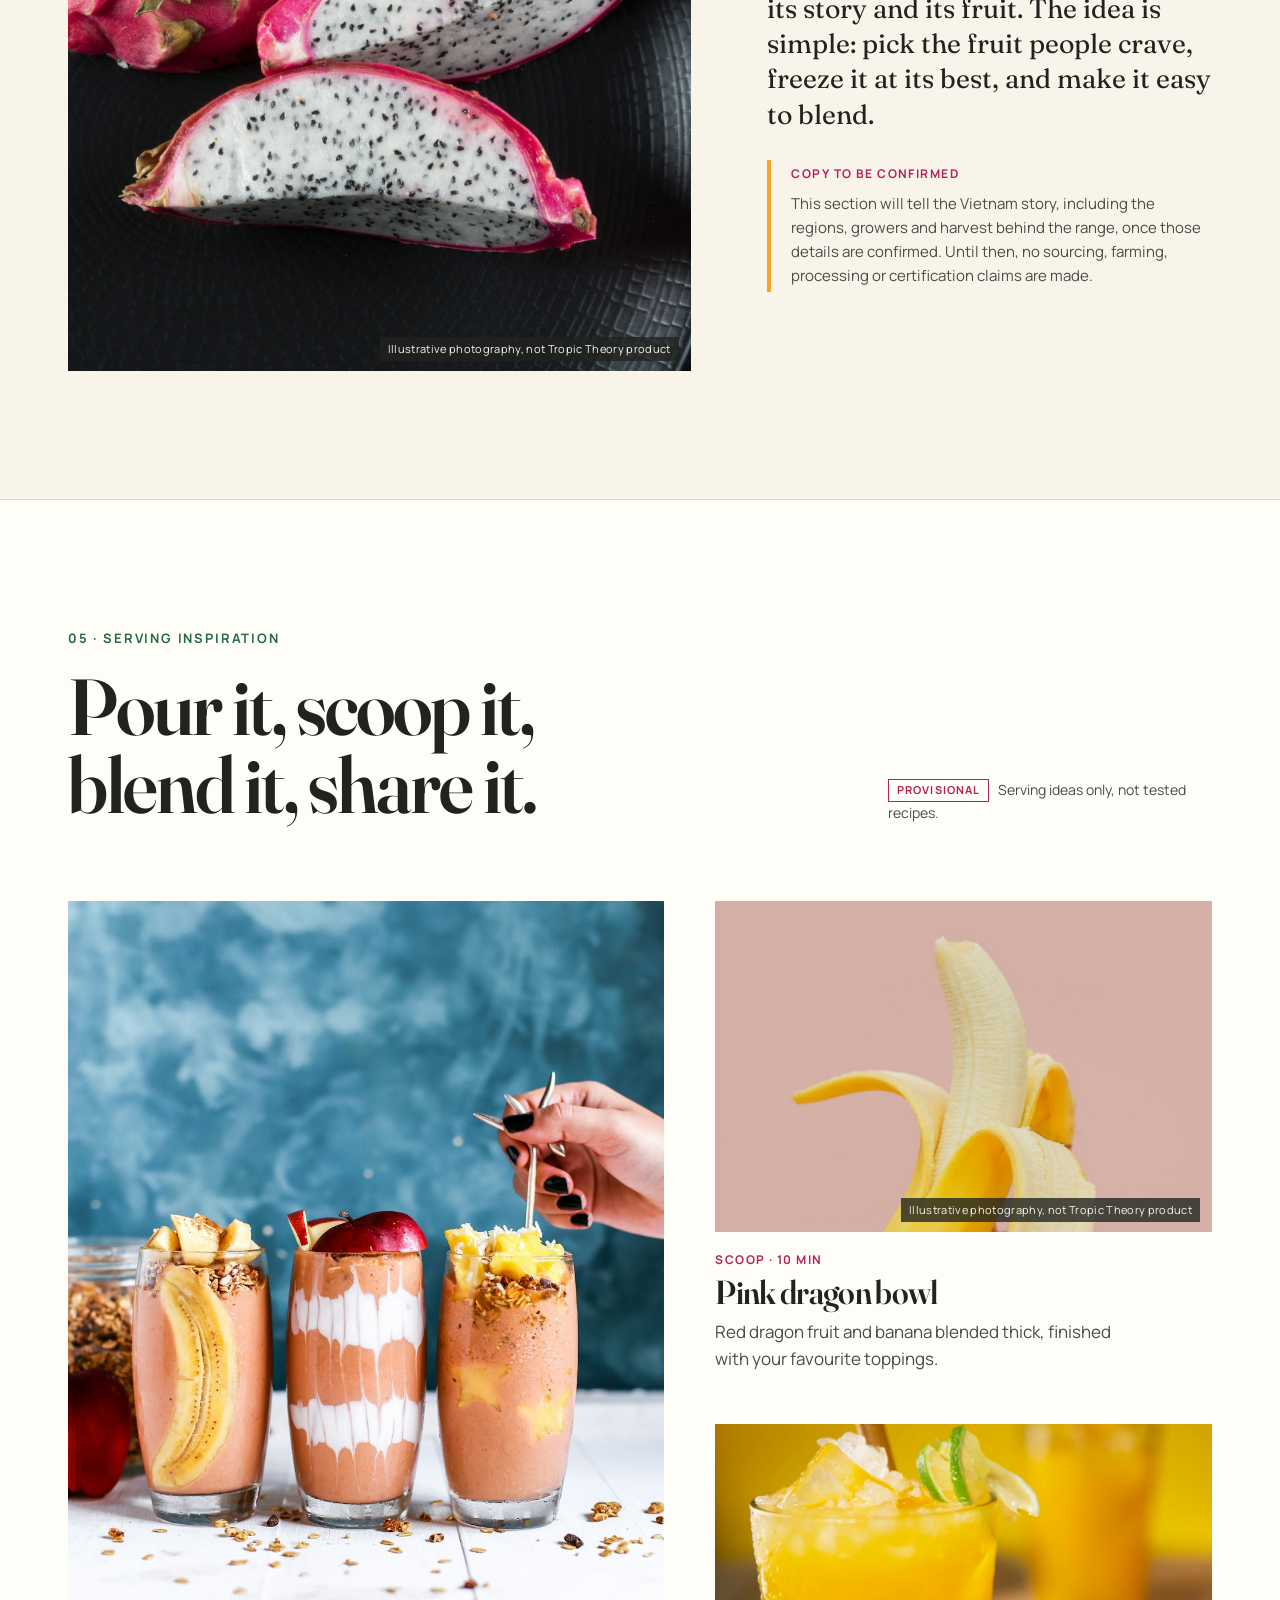
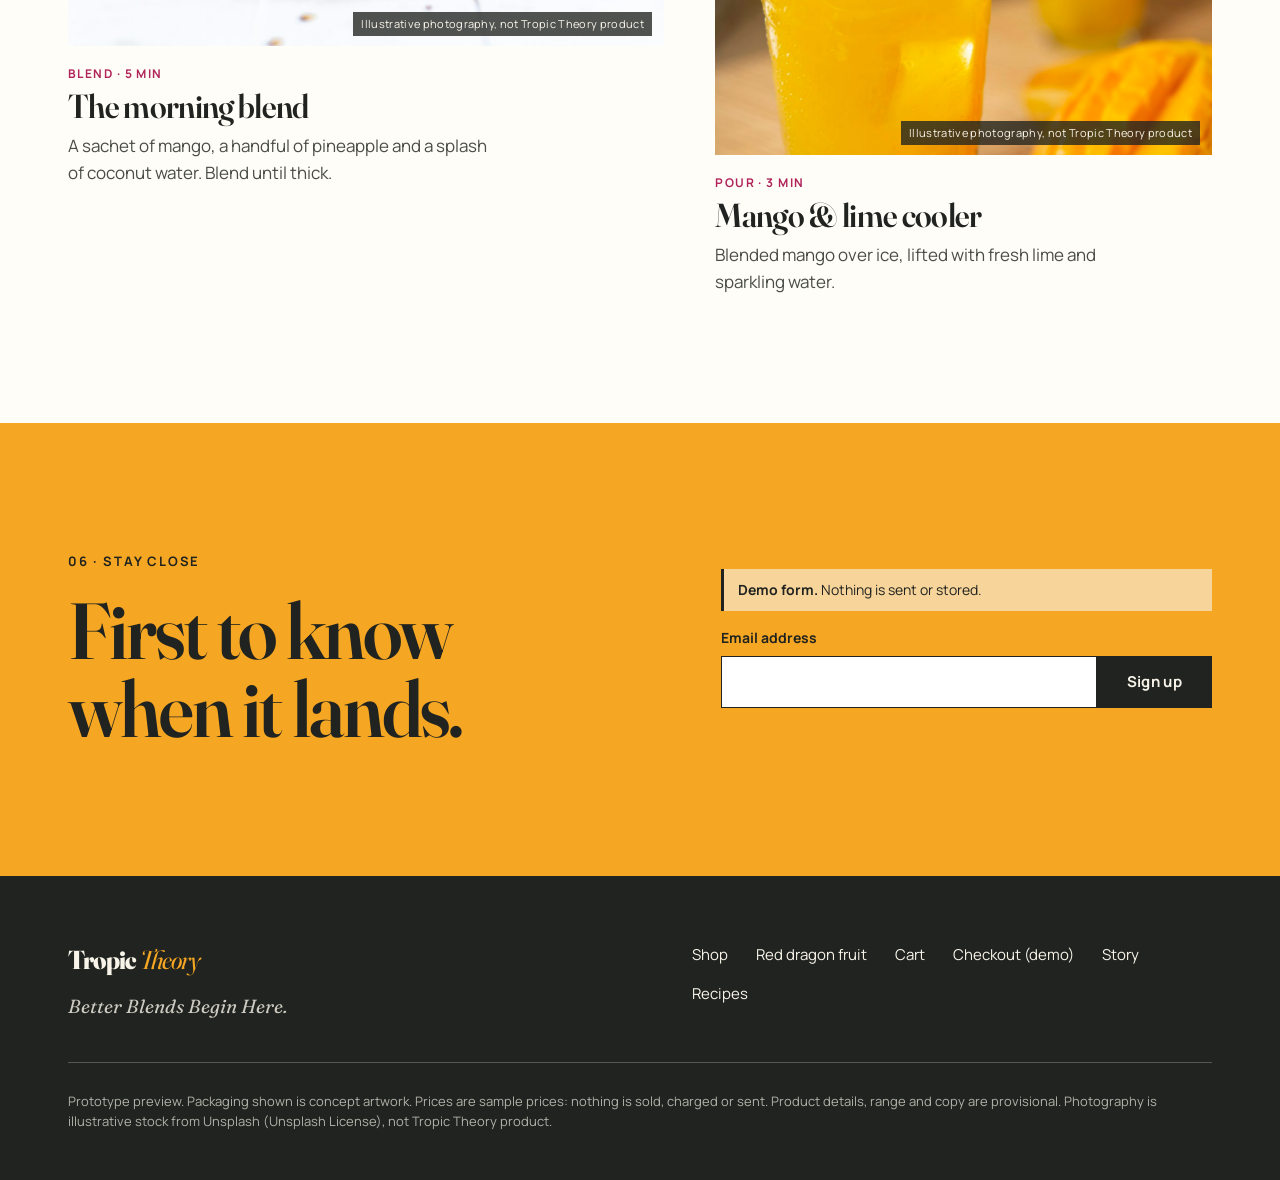
==== commit f32ec820: "Build Tropic Theory storefront prototype around packaging concepts Rebrand to Tropic Theory. SVG pac" ====
--- a/index.html
+++ b/index.html
@@ -3,195 +3,211 @@
 <head>
   <meta charset="utf-8">
   <meta name="viewport" content="width=device-width, initial-scale=1">
-  <title>TropicBlendz — Tropical fruit. At its most irresistible.</title>
-  <meta name="description" content="TropicBlendz brings tropical fruit and frozen fruit blends with roots in Vietnam. Explore the range, blend ideas and wholesale enquiries. Prototype preview.">
+  <title>Tropic Theory | Tropical fruit. At its most irresistible.</title>
+  <meta name="description" content="Tropic Theory frozen tropical fruit, starting with red dragon fruit. Explore the packaging concepts, formats and serving ideas. Prototype preview with sample prices.">
   <meta name="theme-color" content="#20231F">
   <meta property="og:type" content="website">
-  <meta property="og:title" content="TropicBlendz — Tropical fruit. At its most irresistible.">
-  <meta property="og:description" content="Tropical fruit and frozen blends with roots in Vietnam. Prototype preview.">
+  <meta property="og:title" content="Tropic Theory | Tropical fruit. At its most irresistible.">
+  <meta property="og:description" content="Frozen tropical fruit, starting with red dragon fruit. Better Blends Begin Here. Prototype preview.">
   <meta property="og:image" content="assets/img/hero-dragon-fruit.jpg">
   <link rel="icon" href="assets/img/favicon.svg" type="image/svg+xml">
   <link rel="preconnect" href="https://fonts.googleapis.com">
   <link rel="preconnect" href="https://fonts.gstatic.com" crossorigin>
-  <link href="https://fonts.googleapis.com/css2?family=Fraunces:ital,opsz,wght@0,9..144,400;0,9..144,600;0,9..144,800;1,9..144,400;1,9..144,600&family=Manrope:wght@400;500;700&display=swap" rel="stylesheet">
+  <link href="https://fonts.googleapis.com/css2?family=Fraunces:ital,opsz,wght@0,9..144,400;0,9..144,600;0,9..144,800;1,9..144,400;1,9..144,600&amp;family=Manrope:wght@400;500;700&amp;display=swap" rel="stylesheet">
   <link rel="stylesheet" href="assets/css/styles.css">
 </head>
 <body>
   <a class="skip-link" href="#main">Skip to content</a>
 
   <div class="prototype-bar" role="note">
-    Prototype preview — copy, range and imagery are provisional. Photography is illustrative stock, not TropicBlendz product.
+    Prototype preview. Packaging is concept artwork, prices are samples and nothing is sold.
   </div>
 
-  <header class="site-header" data-header>
+  <header class="site-header">
     <div class="wrap site-header__inner">
-      <a class="wordmark" href="#top" aria-label="TropicBlendz home">Tropic<span>Blendz</span></a>
-      <button class="nav-toggle" type="button" aria-expanded="false" aria-controls="site-nav" data-nav-toggle>
-        <span class="nav-toggle__label">Menu</span>
-      </button>
+      <a class="wordmark" href="index.html" aria-label="Tropic Theory home">Tropic <span>Theory</span></a>
       <nav id="site-nav" class="site-nav" aria-label="Primary" data-nav>
         <ul>
+          <li><a href="shop.html">Shop</a></li>
           <li><a href="#range">Range</a></li>
-          <li><a href="#blends">Frozen blends</a></li>
-          <li><a href="#origin">Origin</a></li>
+          <li><a href="#formats">Formats</a></li>
+          <li><a href="#story">Story</a></li>
           <li><a href="#recipes">Recipes</a></li>
-          <li><a class="btn btn--small" href="#enquire">Wholesale enquiry</a></li>
         </ul>
       </nav>
+      <div class="site-header__tools">
+        <a class="cart-btn" href="cart.html" data-cart-open aria-label="Cart, 0 items">Cart <span class="cart-btn__count" data-cart-count>0</span></a>
+        <button class="nav-toggle" type="button" aria-expanded="false" aria-controls="site-nav" data-nav-toggle>
+          <span class="nav-toggle__label">Menu</span>
+        </button>
+      </div>
     </div>
   </header>
 
   <main id="main">
-    <!-- HERO -->
-    <section class="hero" id="top" aria-labelledby="hero-title">
-      <figure class="hero__media">
-        <img src="assets/img/hero-dragon-fruit.jpg" alt="Halved dragon fruit showing bright white flesh speckled with black seeds against magenta skin, on a dark plate" width="2000" height="1333" fetchpriority="high">
-        <figcaption class="photo-credit">Illustrative stock photo · Unsplash</figcaption>
-      </figure>
-      <div class="wrap hero__content">
-        <p class="eyebrow">Tropical fruit &amp; frozen blends</p>
-        <h1 id="hero-title" class="hero__title">Tropical fruit.<br><em>At its most irresistible.</em></h1>
-        <p class="hero__lede">Ripe colour, real flavour, ready when you are. A first look at TropicBlendz.</p>
-        <div class="hero__actions">
-          <a class="btn" href="#range">Explore the range</a>
-          <a class="btn btn--ghost" href="#enquire">Wholesale enquiry</a>
-        </div>
+    <!-- HERO: packaging-led -->
+    <section class="hero" aria-labelledby="hero-title">
+      <div class="wrap hero__grid">
+        <div class="hero__copy">
+          <p class="eyebrow">Better Blends Begin Here.</p>
+          <h1 id="hero-title" class="hero__title">Tropical fruit. <em>At its most irresistible.</em></h1>
+          <p class="hero__lede">Frozen tropical fruit from Tropic Theory, starting with red dragon fruit: magenta to the core and ready to blend.</p>
+          <div class="hero__actions">
+            <a class="btn btn--ink" href="shop.html">Shop the range</a>
+            <a class="link-arrow" href="product.html?id=red-dragon-fruit">Meet red dragon fruit</a>
+          </div>
+        </div>
+        <figure class="hero__packs">
+          <div class="hero__stage">
+            <div class="hero__pack hero__pack--sachet" data-pack="red-dragon-fruit:sachet-5x100:front"></div>
+            <div class="hero__pack hero__pack--tub" data-pack="red-dragon-fruit:tub-1kg:front"></div>
+            <div class="hero__pack hero__pack--main" data-pack="red-dragon-fruit:pouch-500:front"></div>
+          </div>
+          <figcaption class="concept-caption"><span class="tag">Packaging concept</span> Frozen red dragon fruit, the launch focus. Artwork is illustrative, not final.</figcaption>
+        </figure>
       </div>
     </section>
 
     <!-- RANGE -->
     <section class="section range" id="range" aria-labelledby="range-title">
       <div class="wrap">
-        <header class="section-head">
-          <p class="eyebrow">01 — The range</p>
-          <h2 id="range-title" class="section-title">Fruit that stops<br>you mid-sentence.</h2>
-          <p class="section-note"><span class="tag">Provisional</span> Final range to be confirmed. Fruit shown is indicative.</p>
+        <header class="section-head section-head--row">
+          <div>
+            <p class="eyebrow">01 · The range</p>
+            <h2 id="range-title" class="section-title">Fruit that stops<br>you mid-sentence.</h2>
+          </div>
+          <p class="section-note"><span class="tag">Provisional</span> Proposed range. Packs are packaging concepts; fruits, formats and sample prices are to be confirmed.</p>
         </header>
-
-        <ol class="fruit-index">
-          <li class="fruit">
-            <figure class="fruit__media">
-              <img src="assets/img/mangoes.jpg" alt="A heap of whole ripe mangoes blushing red, orange and green" loading="lazy" width="1200" height="800">
-            </figure>
-            <div class="fruit__body">
-              <span class="fruit__num" aria-hidden="true">01</span>
-              <h3 class="fruit__name">Mango</h3>
-              <p>Golden, fragrant and generous — the fruit that sets the tone.</p>
-            </div>
-          </li>
-          <li class="fruit">
-            <figure class="fruit__media">
-              <img src="assets/img/hero-dragon-fruit.jpg" alt="Dragon fruit cut open to reveal white flesh and tiny black seeds" loading="lazy" width="2000" height="1333">
-            </figure>
-            <div class="fruit__body">
-              <span class="fruit__num" aria-hidden="true">02</span>
-              <h3 class="fruit__name">Dragon fruit</h3>
-              <p>Electric skin, cool and gentle inside. Impossible to ignore.</p>
-            </div>
-          </li>
-          <li class="fruit">
-            <figure class="fruit__media">
-              <img src="assets/img/passion-fruit.jpg" alt="A halved passion fruit with glossy golden pulp and dark seeds on a wooden surface" loading="lazy" width="1200" height="800">
-            </figure>
-            <div class="fruit__body">
-              <span class="fruit__num" aria-hidden="true">03</span>
-              <h3 class="fruit__name">Passion fruit</h3>
-              <p>Sharp, perfumed, unmistakable. A little goes a long way.</p>
-            </div>
-          </li>
-          <li class="fruit">
-            <figure class="fruit__media">
-              <img src="assets/img/pineapple.jpg" alt="A single whole pineapple with spiky green crown against a pale background" loading="lazy" width="1000" height="667">
-            </figure>
-            <div class="fruit__body">
-              <span class="fruit__num" aria-hidden="true">04</span>
-              <h3 class="fruit__name">Pineapple</h3>
-              <p>Bright and juicy, with the bite every blend needs.</p>
-            </div>
-          </li>
-        </ol>
-        <p class="photo-note">All fruit photography on this page is illustrative stock (Unsplash) and does not depict TropicBlendz products.</p>
-      </div>
-    </section>
-
-    <!-- FROZEN BLENDS -->
-    <section class="section blends" id="blends" aria-labelledby="blends-title">
-      <div class="wrap blends__grid">
-        <div class="blends__intro">
-          <p class="eyebrow eyebrow--light">02 — Frozen fruit &amp; blends</p>
-          <h2 id="blends-title" class="section-title section-title--light">Cut. Frozen.<br>Ready to blend.</h2>
-          <p class="blends__lede">Frozen tropical fruit, prepared so the best part is always within reach — for smoothies, bowls, desserts and drinks.</p>
-          <p class="section-note section-note--light"><span class="tag tag--light">Provisional</span> Blend names, formats and pack sizes are placeholders pending product development.</p>
-        </div>
-        <figure class="blends__media">
-          <img src="assets/img/mango-cubes.jpg" alt="Mango halves scored into cubes, shown from above on a pale surface" loading="lazy" width="1200" height="800">
-          <figcaption class="photo-credit">Illustrative stock photo · Unsplash</figcaption>
+        <ol class="range-grid" data-range></ol>
+        <p class="range__more"><a class="btn btn--ghost-ink" href="shop.html">Browse every pack</a></p>
+      </div>
+    </section>
+
+    <!-- LAUNCH SPOTLIGHT -->
+    <section class="section launch" aria-labelledby="launch-title">
+      <div class="wrap launch__grid">
+        <div class="launch__copy">
+          <p class="eyebrow">02 · Launch focus</p>
+          <h2 id="launch-title" class="section-title">The first pack is<br><em>red dragon fruit.</em></h2>
+          <p class="launch__lede">Deep magenta flesh, flecked with tiny black seeds. It turns a blend vivid before anyone takes a sip, which is why it leads the range.</p>
+          <a class="btn btn--ink" href="product.html?id=red-dragon-fruit">Shop red dragon fruit</a>
+        </div>
+        <div class="launch__packs">
+          <figure class="launch__view">
+            <div class="launch__stage" data-pack="red-dragon-fruit:pouch-500:front"></div>
+            <figcaption>Front · 500 g pouch</figcaption>
+          </figure>
+          <figure class="launch__view">
+            <div class="launch__stage" data-pack="red-dragon-fruit:pouch-500:back"></div>
+            <figcaption>Back · placeholder panels, copy TBC</figcaption>
+          </figure>
+        </div>
+      </div>
+    </section>
+
+    <!-- FORMATS -->
+    <section class="section formats" id="formats" aria-labelledby="formats-title">
+      <div class="wrap">
+        <header class="section-head section-head--row">
+          <div>
+            <p class="eyebrow eyebrow--light">03 · Formats</p>
+            <h2 id="formats-title" class="section-title section-title--light">One fruit.<br>Four ways in.</h2>
+          </div>
+          <p class="section-note section-note--light"><span class="tag tag--light">Concept</span> Pack formats and sizes are proposals for the prototype.</p>
+        </header>
+        <ul class="format-grid">
+          <li class="format">
+            <a class="format__link" href="shop.html?format=pouch-500">
+              <span class="format__stage" data-pack="red-dragon-fruit:pouch-500:front" data-pack-decorative></span>
+              <span class="format__size">500 g</span>
+              <span class="format__name">Retail pouch</span>
+              <span class="format__use">A stand-up pouch with a zip-top concept, sized for the home freezer.</span>
+            </a>
+          </li>
+          <li class="format">
+            <a class="format__link" href="shop.html?format=sachet-5x100">
+              <span class="format__stage" data-pack="red-dragon-fruit:sachet-5x100:front" data-pack-decorative></span>
+              <span class="format__size">5 × 100 g</span>
+              <span class="format__name">Sachet strip</span>
+              <span class="format__use">Five slim single-blend portions. Tear one off, blend, done.</span>
+            </a>
+          </li>
+          <li class="format">
+            <a class="format__link" href="shop.html?format=bag-1kg">
+              <span class="format__stage" data-pack="red-dragon-fruit:bag-1kg:front" data-pack-decorative></span>
+              <span class="format__size">1 kg</span>
+              <span class="format__name">Food-service bag</span>
+              <span class="format__use">A gusseted bag built for cafés, juice bars and busy kitchens.</span>
+            </a>
+          </li>
+          <li class="format">
+            <a class="format__link" href="shop.html?format=tub-1kg">
+              <span class="format__stage" data-pack="red-dragon-fruit:tub-1kg:front" data-pack-decorative></span>
+              <span class="format__size">1 kg</span>
+              <span class="format__name">Scoop tub</span>
+              <span class="format__use">A lidded tub to scoop from, for bowls, desserts and the bar.</span>
+            </a>
+          </li>
+        </ul>
+      </div>
+    </section>
+
+    <!-- STORY / ORIGIN -->
+    <section class="section story" id="story" aria-labelledby="story-title">
+      <div class="wrap story__grid">
+        <figure class="story__media">
+          <img src="assets/img/hero-dragon-fruit.jpg" alt="Halved dragon fruit with white seeded flesh against magenta skin, on a dark plate" loading="lazy" width="2000" height="1333">
+          <figcaption class="photo-credit">Illustrative photography, not Tropic Theory product</figcaption>
         </figure>
-
-        <ul class="blend-list">
-          <li class="blend blend--mango">
-            <span class="blend__swatch" aria-hidden="true"></span>
-            <h3 class="blend__name">Golden Hour</h3>
-            <p class="blend__mix">Mango · Pineapple · Passion fruit</p>
-          </li>
-          <li class="blend blend--dragon">
-            <span class="blend__swatch" aria-hidden="true"></span>
-            <h3 class="blend__name">Pink Current</h3>
-            <p class="blend__mix">Dragon fruit · Mango</p>
-          </li>
-          <li class="blend blend--guava">
-            <span class="blend__swatch" aria-hidden="true"></span>
-            <h3 class="blend__name">Guava Glow</h3>
-            <p class="blend__mix">Guava · Pineapple</p>
-          </li>
-        </ul>
-      </div>
-    </section>
-
-    <!-- ORIGIN -->
-    <section class="section origin" id="origin" aria-labelledby="origin-title">
-      <div class="wrap origin__grid">
-        <figure class="origin__media">
-          <img src="assets/img/market-spread.jpg" alt="An overhead spread of cut tropical and citrus fruit including papaya, pineapple, kiwi and grapes" loading="lazy" width="1600" height="1067">
-          <figcaption class="photo-credit">Illustrative stock photo · Unsplash</figcaption>
-        </figure>
-        <div class="origin__body">
-          <p class="eyebrow">03 — Origin</p>
-          <h2 id="origin-title" class="section-title">Rooted in<br><em>Vietnam.</em></h2>
-          <p class="origin__lede">TropicBlendz looks to Vietnam for its story and its fruit.</p>
+        <div class="story__body">
+          <p class="eyebrow">04 · The fruit</p>
+          <h2 id="story-title" class="section-title">Rooted in<br><em>Vietnam.</em></h2>
+          <p class="story__lede">Tropic Theory looks to Vietnam for its story and its fruit. The idea is simple: pick the fruit people crave, freeze it at its best, and make it easy to blend.</p>
           <div class="placeholder-block" role="note">
             <p class="placeholder-block__label">Copy to be confirmed</p>
-            <p>This section will tell the brand's Vietnam story — the regions, people and harvest behind the range — once those details are confirmed. Until then, no sourcing, farming or processing claims are made here.</p>
-          </div>
-        </div>
-      </div>
-    </section>
-
-    <!-- RECIPES -->
+            <p>This section will tell the Vietnam story, including the regions, growers and harvest behind the range, once those details are confirmed. Until then, no sourcing, farming, processing or certification claims are made.</p>
+          </div>
+        </div>
+      </div>
+    </section>
+
+    <!-- SERVING INSPIRATION -->
     <section class="section recipes" id="recipes" aria-labelledby="recipes-title">
       <div class="wrap">
         <header class="section-head section-head--row">
           <div>
-            <p class="eyebrow">04 — Recipes &amp; inspiration</p>
+            <p class="eyebrow">05 · Serving inspiration</p>
             <h2 id="recipes-title" class="section-title">Pour it, scoop it,<br>blend it, share it.</h2>
           </div>
-          <p class="section-note"><span class="tag">Provisional</span> Serving ideas only. Full recipes coming soon.</p>
+          <p class="section-note"><span class="tag">Provisional</span> Serving ideas only, not tested recipes.</p>
         </header>
-
         <div class="recipe-grid">
           <article class="recipe recipe--tall">
             <figure class="recipe__media">
               <img src="assets/img/smoothies.jpg" alt="Three tall smoothies in glasses topped with fresh fruit, against a blue backdrop" loading="lazy" width="1000" height="667">
+              <figcaption class="photo-credit">Illustrative photography, not Tropic Theory product</figcaption>
             </figure>
             <div class="recipe__body">
               <p class="recipe__meta">Blend · 5 min</p>
               <h3 class="recipe__title">The morning blend</h3>
-              <p>Frozen mango and pineapple, a splash of coconut water, blitz until thick.</p>
+              <p>A sachet of mango, a handful of pineapple and a splash of coconut water. Blend until thick.</p>
+            </div>
+          </article>
+          <article class="recipe">
+            <figure class="recipe__media">
+              <img src="assets/img/banana.jpg" alt="A half-peeled banana against a soft pink background" loading="lazy" width="1000" height="667">
+              <figcaption class="photo-credit">Illustrative photography, not Tropic Theory product</figcaption>
+            </figure>
+            <div class="recipe__body">
+              <p class="recipe__meta">Scoop · 10 min</p>
+              <h3 class="recipe__title">Pink dragon bowl</h3>
+              <p>Red dragon fruit and banana blended thick, finished with your favourite toppings.</p>
             </div>
           </article>
           <article class="recipe">
             <figure class="recipe__media">
               <img src="assets/img/mango-drink.jpg" alt="A tall glass of iced golden mango drink with a lime wedge, mango slices beside it" loading="lazy" width="1000" height="667">
+              <figcaption class="photo-credit">Illustrative photography, not Tropic Theory product</figcaption>
             </figure>
             <div class="recipe__body">
               <p class="recipe__meta">Pour · 3 min</p>
@@ -199,57 +215,27 @@
               <p>Blended mango over ice, lifted with fresh lime and sparkling water.</p>
             </div>
           </article>
-          <article class="recipe">
-            <figure class="recipe__media">
-              <img src="assets/img/banana.jpg" alt="A half-peeled banana against a soft pink background" loading="lazy" width="1000" height="667">
-            </figure>
-            <div class="recipe__body">
-              <p class="recipe__meta">Scoop · 10 min</p>
-              <h3 class="recipe__title">Pink dragon bowl</h3>
-              <p>Dragon fruit and banana blended thick, finished with your favourite toppings.</p>
-            </div>
-          </article>
-        </div>
-      </div>
-    </section>
-
-    <!-- ENQUIRE -->
-    <section class="section enquire" id="enquire" aria-labelledby="enquire-title">
-      <div class="wrap enquire__grid">
+        </div>
+      </div>
+    </section>
+
+    <!-- NEWSLETTER (demo) -->
+    <section class="section newsletter" id="newsletter" aria-labelledby="newsletter-title">
+      <div class="wrap newsletter__grid">
         <div>
-          <p class="eyebrow eyebrow--ink">05 — Wholesale &amp; contact</p>
-          <h2 id="enquire-title" class="section-title">Bring the tropics<br>to your menu.</h2>
-          <p class="enquire__lede">Cafés, juice bars, restaurants and retailers — tell us what you're looking for and we'll be in touch as the range takes shape.</p>
-        </div>
-        <form class="enquiry-form" data-enquiry-form novalidate>
-          <p class="enquiry-form__notice" role="note"><strong>Prototype form.</strong> Submissions are not sent anywhere yet.</p>
+          <p class="eyebrow eyebrow--ink">06 · Stay close</p>
+          <h2 id="newsletter-title" class="section-title">First to know<br>when it lands.</h2>
+        </div>
+        <form class="newsletter__form" data-newsletter novalidate>
+          <p class="form-notice" role="note"><strong>Demo form.</strong> Nothing is sent or stored.</p>
           <div class="field">
-            <label for="f-name">Name</label>
-            <input id="f-name" name="name" type="text" autocomplete="name" required>
-          </div>
-          <div class="field">
-            <label for="f-business">Business</label>
-            <input id="f-business" name="business" type="text" autocomplete="organization">
-          </div>
-          <div class="field">
-            <label for="f-email">Email</label>
-            <input id="f-email" name="email" type="email" autocomplete="email" required>
-          </div>
-          <div class="field">
-            <label for="f-type">I'm interested in</label>
-            <select id="f-type" name="type">
-              <option>Wholesale supply</option>
-              <option>Retail stockist</option>
-              <option>Food service</option>
-              <option>Something else</option>
-            </select>
-          </div>
-          <div class="field field--full">
-            <label for="f-msg">Message</label>
-            <textarea id="f-msg" name="message" rows="4"></textarea>
-          </div>
-          <button class="btn btn--ink" type="submit">Send enquiry</button>
-          <p class="enquiry-form__status" role="status" aria-live="polite" data-form-status></p>
+            <label for="nl-email">Email address</label>
+            <div class="newsletter__row">
+              <input id="nl-email" name="email" type="email" autocomplete="email" required>
+              <button class="btn btn--ink" type="submit">Sign up</button>
+            </div>
+          </div>
+          <p class="form-status" role="status" aria-live="polite" data-form-status></p>
         </form>
       </div>
     </section>
@@ -258,25 +244,29 @@
   <footer class="site-footer">
     <div class="wrap site-footer__grid">
       <div>
-        <a class="wordmark wordmark--light" href="#top">Tropic<span>Blendz</span></a>
-        <p class="site-footer__tag">Tropical fruit. At its most irresistible.</p>
+        <a class="wordmark wordmark--light" href="index.html">Tropic <span>Theory</span></a>
+        <p class="site-footer__tag">Better Blends Begin Here.</p>
       </div>
       <nav aria-label="Footer">
         <ul class="site-footer__links">
-          <li><a href="#range">Range</a></li>
-          <li><a href="#blends">Frozen blends</a></li>
-          <li><a href="#origin">Origin</a></li>
-          <li><a href="#recipes">Recipes</a></li>
-          <li><a href="#enquire">Wholesale enquiry</a></li>
+          <li><a href="shop.html">Shop</a></li>
+          <li><a href="product.html?id=red-dragon-fruit">Red dragon fruit</a></li>
+          <li><a href="cart.html">Cart</a></li>
+          <li><a href="checkout.html">Checkout (demo)</a></li>
+          <li><a href="index.html#story">Story</a></li>
+          <li><a href="index.html#recipes">Recipes</a></li>
         </ul>
       </nav>
       <p class="site-footer__small">
-        Prototype preview. Product details, range and copy are provisional.
-        Photography: illustrative stock from Unsplash (Unsplash License) — not TropicBlendz products.
+        Prototype preview. Packaging shown is concept artwork. Prices are sample prices: nothing is sold, charged or sent.
+        Product details, range and copy are provisional. Photography is illustrative stock from Unsplash (Unsplash License), not Tropic Theory product.
       </p>
     </div>
   </footer>
 
+  <script src="assets/js/products.js" defer></script>
+  <script src="assets/js/packs.js" defer></script>
+  <script src="assets/js/cart.js" defer></script>
   <script src="assets/js/main.js" defer></script>
 </body>
 </html>
--- a/assets/css/styles.css
+++ b/assets/css/styles.css
@@ -1,6 +1,6 @@
-/* TropicBlendz — landing page prototype
-   Tropical Modernism: editorial photography, expressive serif display,
-   flat colour fields, square edges, restrained interface. */
+/* Tropic Theory: storefront prototype
+   Tropical Modernism: editorial serif display, flat colour fields, square edges,
+   generous space and packaging as the hero. */
 
 :root {
   /* Provisional art-direction palette */
@@ -11,8 +11,12 @@
   --ink: #20231F;
   --dragon: #D93672;
 
+  --dragon-text: #B0245A;   /* dragon, darkened for small text on light grounds */
+  --dragon-tint: #F6D8E2;
+  --paper: #FFFDF8;
   --ink-soft: #4a4d47;
   --line: rgba(32, 35, 31, 0.16);
+  --line-strong: rgba(32, 35, 31, 0.32);
   --line-light: rgba(248, 244, 234, 0.24);
 
   --font-display: "Fraunces", Georgia, "Times New Roman", serif;
@@ -20,8 +24,9 @@
 
   --wrap: 1240px;
   --gutter: clamp(16px, 4vw, 48px);
-  --section-y: clamp(72px, 11vw, 152px);
+  --section-y: clamp(72px, 10vw, 144px);
   --header-h: 68px;
+  --ease: cubic-bezier(.2, .7, .2, 1);
 }
 
 *,
@@ -29,6 +34,7 @@
 *::after { box-sizing: border-box; }
 
 html { scroll-behavior: smooth; scroll-padding-top: calc(var(--header-h) + 12px); }
+html.has-drawer { overflow: hidden; }
 @media (prefers-reduced-motion: reduce) {
   html { scroll-behavior: auto; }
   *, *::before, *::after { transition: none !important; animation: none !important; }
@@ -46,12 +52,17 @@
 }
 
 img { display: block; max-width: 100%; height: auto; }
+svg { display: block; }
 figure { margin: 0; }
 h1, h2, h3 { margin: 0; font-weight: 600; }
 p { margin: 0; }
 ul, ol { margin: 0; padding: 0; list-style: none; }
-
+dl, dd { margin: 0; }
+fieldset { margin: 0; padding: 0; border: 0; min-width: 0; }
+legend { padding: 0; }
 a { color: inherit; }
+button { font: inherit; color: inherit; }
+[hidden] { display: none !important; }
 
 :focus-visible {
   outline: 3px solid var(--dragon);
@@ -63,6 +74,14 @@
   max-width: var(--wrap);
   margin-inline: auto;
   padding-inline: var(--gutter);
+}
+
+.visually-hidden {
+  position: absolute !important;
+  width: 1px; height: 1px;
+  padding: 0; margin: -1px;
+  overflow: hidden; clip: rect(0 0 0 0);
+  white-space: nowrap; border: 0;
 }
 
 .skip-link {
@@ -104,19 +123,30 @@
   font-family: var(--font-display);
   font-variation-settings: "opsz" 144;
   font-weight: 600;
-  font-size: clamp(40px, 6.4vw, 88px);
+  font-size: clamp(40px, 6.2vw, 84px);
   line-height: 0.98;
   letter-spacing: -0.025em;
 }
 .section-title em { font-style: italic; font-weight: 400; color: var(--leaf); }
 .section-title--light { color: var(--coconut); }
+.section-title--small { font-size: clamp(32px, 4vw, 52px); }
+
+.page-title {
+  font-family: var(--font-display);
+  font-variation-settings: "opsz" 144;
+  font-weight: 600;
+  font-size: clamp(44px, 7vw, 96px);
+  line-height: 0.95;
+  letter-spacing: -0.03em;
+}
+.page-lede { margin-top: 20px; max-width: 52ch; font-size: clamp(17px, 1.5vw, 19px); color: var(--ink-soft); }
 
 .section-note {
   font-size: 14px;
   color: var(--ink-soft);
-  max-width: 34ch;
-}
-.section-note--light { color: rgba(248, 244, 234, 0.75); }
+  max-width: 36ch;
+}
+.section-note--light { color: rgba(248, 244, 234, 0.78); }
 
 .tag {
   display: inline-block;
@@ -127,32 +157,69 @@
   font-weight: 700;
   letter-spacing: 0.1em;
   text-transform: uppercase;
-  color: var(--dragon);
+  line-height: 1.5;
+  color: var(--dragon-text);
   vertical-align: 1px;
 }
 .tag--light { color: var(--mango); }
+
+/* "Sample price" marker used everywhere a price appears */
+.sample {
+  display: inline-block;
+  padding: 1px 6px;
+  border: 1px solid currentColor;
+  font: 700 10px/1.5 var(--font-body);
+  letter-spacing: 0.08em;
+  text-transform: uppercase;
+  color: var(--leaf);
+  white-space: nowrap;
+  vertical-align: 2px;
+}
+.fine { font-size: 13px; color: var(--ink-soft); }
+.tbc {
+  display: inline-block;
+  margin-right: 6px;
+  padding: 0 6px;
+  background: var(--ink);
+  color: var(--coconut);
+  font-size: 11px;
+  font-weight: 700;
+  letter-spacing: 0.08em;
+  text-transform: uppercase;
+}
+
+.link-arrow {
+  display: inline-flex;
+  align-items: center;
+  gap: 10px;
+  font-weight: 700;
+  font-size: 15px;
+  text-decoration: none;
+  border-bottom: 2px solid currentColor;
+  padding-block: 10px 2px;
+}
+.link-arrow::after { content: "→"; transition: transform .25s var(--ease); }
+.link-arrow:hover::after { transform: translateX(4px); }
 
 .photo-credit {
   position: absolute;
   right: 12px;
   bottom: 10px;
   padding: 3px 8px;
-  background: rgba(32, 35, 31, 0.72);
+  background: rgba(32, 35, 31, 0.78);
   color: var(--coconut);
   font-size: 11px;
-  letter-spacing: 0.04em;
-}
-.photo-note {
-  margin-top: 32px;
-  font-size: 13px;
-  color: var(--ink-soft);
-}
+  letter-spacing: 0.03em;
+}
+
+.concept-caption { font-size: 13px; color: var(--ink-soft); margin-top: 14px; }
 
 /* ---------- Buttons ---------- */
 .btn {
   display: inline-flex;
   align-items: center;
   justify-content: center;
+  gap: 8px;
   min-height: 52px;
   padding: 0 28px;
   border: 2px solid var(--mango);
@@ -164,20 +231,33 @@
   cursor: pointer;
   transition: background-color .2s, color .2s, border-color .2s, transform .2s;
 }
-.btn:hover { background: var(--coconut); border-color: var(--coconut); }
+.btn:hover { background: var(--ink); border-color: var(--ink); color: var(--coconut); }
 .btn:active { transform: translateY(1px); }
-.btn--ghost { background: transparent; color: var(--coconut); border-color: var(--coconut); }
-.btn--ghost:hover { background: var(--coconut); color: var(--ink); }
-.btn--small { min-height: 42px; padding: 0 18px; font-size: 14px; }
 .btn--ink { background: var(--ink); color: var(--coconut); border-color: var(--ink); }
-.btn--ink:hover { background: var(--coconut); color: var(--ink); border-color: var(--ink); }
+.btn--ink:hover { background: var(--dragon); border-color: var(--dragon); color: #fff; }
+.btn--ghost-ink { background: transparent; color: var(--ink); border-color: var(--ink); }
+.btn--ghost-ink:hover { background: var(--ink); color: var(--coconut); }
+.btn--small { min-height: 40px; padding: 0 16px; font-size: 14px; }
+.btn--block { width: 100%; }
+.btn[disabled] { opacity: .45; cursor: not-allowed; }
+
+.link-btn {
+  padding: 0;
+  border: 0;
+  background: none;
+  font-weight: 700;
+  font-size: 14px;
+  text-decoration: underline;
+  text-underline-offset: 3px;
+  cursor: pointer;
+}
 
 /* ---------- Header ---------- */
 .site-header {
   position: sticky;
   top: 0;
   z-index: 50;
-  background: rgba(248, 244, 234, 0.94);
+  background: rgba(248, 244, 234, 0.95);
   backdrop-filter: saturate(140%) blur(10px);
   -webkit-backdrop-filter: saturate(140%) blur(10px);
   border-bottom: 1px solid var(--line);
@@ -185,7 +265,7 @@
 .site-header__inner {
   display: flex;
   align-items: center;
-  justify-content: space-between;
+  gap: 24px;
   min-height: var(--header-h);
 }
 
@@ -197,13 +277,15 @@
   letter-spacing: -0.03em;
   text-decoration: none;
   color: var(--ink);
+  white-space: nowrap;
 }
 .wordmark span { font-style: italic; font-weight: 400; color: var(--dragon); }
 .wordmark--light { color: var(--coconut); }
 .wordmark--light span { color: var(--mango); }
 
-.site-nav ul { display: flex; align-items: center; gap: 32px; }
-.site-nav a:not(.btn) {
+.site-nav { margin-left: auto; }
+.site-nav ul { display: flex; align-items: center; gap: 30px; }
+.site-nav a {
   font-size: 15px;
   font-weight: 500;
   text-decoration: none;
@@ -211,13 +293,42 @@
   padding-bottom: 2px;
   transition: background-size .25s;
 }
-.site-nav a:not(.btn):hover { background-size: 100% 2px; }
-.site-nav .btn:hover { background: var(--ink); border-color: var(--ink); color: var(--coconut); }
+.site-nav a:hover,
+.site-nav a[aria-current="page"] { background-size: 100% 2px; }
+
+.site-header__tools { display: flex; align-items: center; gap: 10px; }
+.cart-btn {
+  display: inline-flex;
+  align-items: center;
+  gap: 10px;
+  min-height: 44px;
+  padding: 0 6px 0 16px;
+  border: 2px solid var(--ink);
+  background: var(--ink);
+  color: var(--coconut);
+  font: 700 14px/1 var(--font-body);
+  letter-spacing: 0.06em;
+  text-transform: uppercase;
+  text-decoration: none;
+  cursor: pointer;
+}
+.cart-btn__count {
+  display: inline-grid;
+  place-items: center;
+  min-width: 30px;
+  height: 30px;
+  padding: 0 6px;
+  background: var(--mango);
+  color: var(--ink);
+  font-size: 14px;
+  letter-spacing: 0;
+}
+.cart-btn:hover { background: var(--dragon); border-color: var(--dragon); }
 
 .nav-toggle {
   display: none;
   min-height: 44px;
-  padding: 0 16px;
+  padding: 0 14px;
   border: 2px solid var(--ink);
   background: transparent;
   color: var(--ink);
@@ -228,6 +339,8 @@
 }
 
 @media (max-width: 860px) {
+  .site-header__inner { gap: 10px; }
+  .site-header__tools { margin-left: auto; }
   .nav-toggle { display: inline-flex; align-items: center; }
   .site-nav {
     position: absolute;
@@ -245,191 +358,191 @@
     gap: 0;
     padding: 8px var(--gutter) 24px;
   }
-  .site-nav li a:not(.btn) {
+  .site-nav li a {
     display: block;
     padding: 14px 0;
     border-bottom: 1px solid var(--line);
-    font-size: 20px;
+    font-size: 22px;
     font-family: var(--font-display);
     background: none;
   }
-  .site-nav li .btn { margin-top: 20px; width: 100%; }
-}
+  .site-nav li a[aria-current="page"] { font-style: italic; color: var(--dragon-text); }
+}
+@media (max-width: 400px) {
+  .wordmark { font-size: 22px; }
+  .cart-btn { padding-left: 12px; }
+  .nav-toggle { padding: 0 10px; }
+}
+
+/* ---------- Pack SVGs ---------- */
+.pack { width: 100%; height: auto; overflow: visible; }
 
 /* ---------- Hero ---------- */
-.hero {
-  position: relative;
-  min-height: min(92vh, 900px);
-  display: flex;
-  align-items: flex-end;
-  background: var(--ink);
-  color: var(--coconut);
-  overflow: hidden;
-}
-.hero__media { position: absolute; inset: 0; }
-.hero__media img {
-  width: 100%;
-  height: 100%;
-  object-fit: cover;
-  object-position: 70% 50%;
-}
-.hero__media::after {
-  /* legibility scrim for the headline — kept flat-ish and directional */
-  content: "";
-  position: absolute;
-  inset: 0;
-  background: linear-gradient(90deg, rgba(32,35,31,.9) 0%, rgba(32,35,31,.7) 50%, rgba(32,35,31,.15) 85%);
-}
-.hero__content {
-  position: relative;
-  z-index: 1;
-  padding-top: 120px;
-  padding-bottom: clamp(56px, 9vw, 120px);
-}
-.hero .eyebrow { color: var(--mango); }
+.hero { padding-block: clamp(40px, 6vw, 88px) clamp(56px, 8vw, 112px); }
+.hero__grid {
+  display: grid;
+  grid-template-columns: minmax(0, 5fr) minmax(0, 6fr);
+  gap: clamp(32px, 5vw, 80px);
+  align-items: center;
+}
+.hero .eyebrow { color: var(--dragon-text); }
 .hero__title {
   font-family: var(--font-display);
   font-variation-settings: "opsz" 144;
   font-weight: 800;
-  font-size: clamp(52px, 10vw, 148px);
-  line-height: 0.92;
+  font-size: clamp(46px, 6.4vw, 92px);
+  line-height: 0.94;
   letter-spacing: -0.035em;
-  max-width: 11ch;
 }
 .hero__title em {
-  display: inline-block;
-  margin-top: 0.08em;
+  display: block;
+  margin-top: 0.1em;
   font-style: italic;
   font-weight: 400;
-  color: var(--mango);
+  color: var(--dragon);
 }
 .hero__lede {
   margin-top: 28px;
-  max-width: 40ch;
-  font-size: clamp(17px, 1.6vw, 20px);
-  color: rgba(248, 244, 234, 0.86);
-}
-.hero__actions { display: flex; flex-wrap: wrap; gap: 14px; margin-top: 36px; }
-
-@media (max-width: 700px) {
-  .hero { min-height: 88vh; }
-  .hero__media img { object-position: 62% 50%; }
-  .hero__media::after {
-    background: linear-gradient(0deg, rgba(32,35,31,.92) 0%, rgba(32,35,31,.6) 55%, rgba(32,35,31,.15) 100%);
-  }
-  .hero__actions .btn { flex: 1 1 100%; }
+  max-width: 38ch;
+  font-size: clamp(17px, 1.5vw, 20px);
+  color: var(--ink-soft);
+}
+.hero__actions { display: flex; flex-wrap: wrap; align-items: center; gap: 20px 28px; margin-top: 36px; }
+
+.hero__stage {
+  position: relative;
+  aspect-ratio: 1 / 1;
+  background:
+    linear-gradient(to top, #EFC3D2 0 17%, transparent 17%),
+    var(--dragon-tint);
+  overflow: hidden;
+}
+.hero__pack { position: absolute; }
+.hero__pack .pack { filter: drop-shadow(0 24px 28px rgba(80, 10, 40, 0.22)); }
+.hero__pack--main { width: 56%; left: 26%; bottom: 7%; }
+.hero__pack--tub { width: 40%; left: 3%; bottom: 5%; }
+.hero__pack--sachet { width: 42%; right: -3%; bottom: 20%; }
+.hero__packs .concept-caption { margin-top: 14px; }
+
+@media (max-width: 860px) {
+  .hero__grid { grid-template-columns: minmax(0, 1fr); }
+  .hero__stage { aspect-ratio: 1 / 0.92; }
+}
+@media (max-width: 520px) {
+  .hero { padding-top: 28px; }
+  .hero__lede { margin-top: 20px; }
+  .hero__actions { margin-top: 26px; gap: 16px 22px; }
 }
 
 /* ---------- Sections ---------- */
 .section { padding-block: var(--section-y); }
-.section-head { margin-bottom: clamp(48px, 7vw, 88px); display: grid; gap: 24px; }
+.section--tight { padding-block: clamp(32px, 4vw, 56px) var(--section-y); }
+.section-head { margin-bottom: clamp(40px, 6vw, 80px); display: grid; gap: 24px; }
 .section-head--row { grid-template-columns: 1fr auto; align-items: end; }
-@media (max-width: 760px) { .section-head--row { grid-template-columns: 1fr; } }
-
-/* ---------- Range: editorial index ---------- */
-.fruit-index { border-top: 2px solid var(--ink); }
-.fruit {
-  display: grid;
-  grid-template-columns: minmax(0, 5fr) minmax(0, 7fr);
-  gap: clamp(24px, 4vw, 64px);
-  align-items: center;
-  padding-block: clamp(28px, 4vw, 48px);
-  border-bottom: 1px solid var(--line);
-}
-.fruit:nth-child(even) { grid-template-columns: minmax(0, 7fr) minmax(0, 5fr); }
-.fruit:nth-child(even) .fruit__media { order: 2; }
-.fruit__media { aspect-ratio: 4 / 3; overflow: hidden; background: var(--mango); }
-.fruit__media img {
-  width: 100%;
-  height: 100%;
-  object-fit: cover;
-  transition: transform .8s cubic-bezier(.2,.7,.2,1);
-}
-.fruit:hover .fruit__media img { transform: scale(1.04); }
-.fruit__body { display: grid; gap: 14px; }
-.fruit__num {
-  font-family: var(--font-display);
-  font-size: 15px;
-  font-weight: 600;
-  color: var(--dragon);
-}
-.fruit__name {
+@media (max-width: 760px) { .section-head--row { grid-template-columns: minmax(0, 1fr); } }
+
+/* ---------- Range (home) ---------- */
+.range { border-top: 1px solid var(--line); }
+.range-grid {
+  display: grid;
+  grid-template-columns: repeat(4, minmax(0, 1fr));
+  gap: clamp(28px, 3vw, 44px) clamp(14px, 2vw, 28px);
+}
+.range-item__link { display: grid; gap: 6px; text-decoration: none; }
+.range-item__stage {
+  display: grid;
+  place-items: center;
+  aspect-ratio: 4 / 5;
+  padding: 10% 12% 4%;
+  margin-bottom: 12px;
+  background: var(--tint);
+}
+.range-item__stage .pack { transition: transform .5s var(--ease); filter: drop-shadow(0 16px 18px rgba(32, 35, 31, 0.16)); }
+.range-item__link:hover .range-item__stage .pack { transform: translateY(-6px) rotate(-1.5deg); }
+.range-item__num { font-size: 12px; font-weight: 700; letter-spacing: 0.12em; text-transform: uppercase; color: var(--dragon-text); }
+.range-item__name {
   font-family: var(--font-display);
   font-variation-settings: "opsz" 144;
-  font-weight: 400;
   font-style: italic;
-  font-size: clamp(48px, 8vw, 120px);
-  line-height: 0.9;
-  letter-spacing: -0.03em;
-}
-.fruit__body p { max-width: 34ch; font-size: 18px; color: var(--ink-soft); }
-
-@media (max-width: 700px) {
-  .fruit,
-  .fruit:nth-child(even) { grid-template-columns: 1fr; }
-  .fruit:nth-child(even) .fruit__media { order: 0; }
-}
-
-/* ---------- Blends ---------- */
-.blends { background: var(--leaf); color: var(--coconut); }
-.blends__grid {
-  display: grid;
-  grid-template-columns: minmax(0, 6fr) minmax(0, 6fr);
+  font-size: clamp(24px, 2.4vw, 34px);
+  line-height: 1.05;
+  letter-spacing: -0.02em;
+}
+.range-item__tag { color: var(--ink-soft); font-size: 15px; }
+.range-item__price { font-size: 14px; font-weight: 700; }
+.range__more { margin-top: clamp(40px, 5vw, 64px); }
+@media (max-width: 960px) { .range-grid { grid-template-columns: repeat(2, minmax(0, 1fr)); } }
+
+/* ---------- Launch spotlight ---------- */
+.launch { background: var(--paper); border-top: 1px solid var(--line); }
+.launch__grid {
+  display: grid;
+  grid-template-columns: minmax(0, 5fr) minmax(0, 7fr);
   gap: clamp(40px, 6vw, 96px);
-  align-items: start;
-}
-.blends__intro { display: grid; gap: 24px; align-content: start; }
-.blends__lede { font-size: 19px; max-width: 40ch; color: rgba(248, 244, 234, 0.9); }
-.blends__media { position: relative; aspect-ratio: 4 / 5; overflow: hidden; }
-.blends__media img { width: 100%; height: 100%; object-fit: cover; }
-
-.blend-list {
-  grid-column: 1 / -1;
-  display: grid;
-  grid-template-columns: repeat(3, minmax(0, 1fr));
+  align-items: center;
+}
+.launch__copy { display: grid; gap: 24px; justify-items: start; }
+.launch__copy .section-title em { color: var(--dragon); }
+.launch__lede { font-size: 19px; max-width: 40ch; color: var(--ink-soft); }
+.launch__packs { display: grid; grid-template-columns: 1fr 1fr; gap: clamp(12px, 2vw, 24px); }
+.launch__stage {
+  display: grid;
+  place-items: center;
+  aspect-ratio: 4 / 5;
+  padding: 8% 10% 3%;
+  background: var(--dragon-tint);
+}
+.launch__stage .pack { filter: drop-shadow(0 18px 20px rgba(80, 10, 40, 0.18)); }
+.launch__view figcaption { margin-top: 10px; font-size: 13px; color: var(--ink-soft); }
+@media (max-width: 860px) { .launch__grid { grid-template-columns: minmax(0, 1fr); } }
+
+/* ---------- Formats ---------- */
+.formats { background: var(--ink); color: var(--coconut); }
+.format-grid {
+  display: grid;
+  grid-template-columns: repeat(4, minmax(0, 1fr));
   border-top: 1px solid var(--line-light);
 }
-.blend {
-  padding: 32px 28px 8px 0;
-  display: grid;
-  gap: 10px;
-}
-.blend + .blend { padding-left: 28px; border-left: 1px solid var(--line-light); }
-.blend--mango { --swatch: var(--mango); }
-.blend--dragon { --swatch: var(--dragon); }
-.blend--guava { --swatch: var(--guava); }
-.blend__swatch { display: block; width: 56px; height: 8px; background: var(--swatch); margin-bottom: 12px; }
-.blend__name {
+.format + .format { border-left: 1px solid var(--line-light); }
+.format__link {
+  display: grid;
+  gap: 8px;
+  height: 100%;
+  padding: 28px clamp(12px, 2vw, 28px) 12px;
+  text-decoration: none;
+}
+.format__stage { display: block; padding: 0 6% 12px; }
+.format__stage .pack { transition: transform .5s var(--ease); filter: drop-shadow(0 20px 22px rgba(0, 0, 0, 0.45)); }
+.format__link:hover .format__stage .pack { transform: translateY(-6px); }
+.format__size {
   font-family: var(--font-display);
   font-variation-settings: "opsz" 144;
-  font-size: clamp(30px, 3.4vw, 44px);
-  font-weight: 600;
+  font-size: clamp(30px, 3.2vw, 44px);
   line-height: 1;
-  letter-spacing: -0.02em;
-}
-.blend__mix { font-size: 15px; color: rgba(248, 244, 234, 0.8); }
-
-@media (max-width: 860px) {
-  .blends__grid { grid-template-columns: 1fr; }
-  .blends__media { aspect-ratio: 4 / 3; }
-  .blend-list { grid-template-columns: 1fr; }
-  .blend, .blend + .blend { padding: 24px 0; border-left: 0; border-bottom: 1px solid var(--line-light); }
-}
-
-/* ---------- Origin ---------- */
-.origin__grid {
+  color: var(--mango);
+}
+.format__name { font-weight: 700; font-size: 15px; letter-spacing: 0.1em; text-transform: uppercase; }
+.format__use { font-size: 15px; color: rgba(248, 244, 234, 0.75); }
+@media (max-width: 960px) {
+  .format-grid { grid-template-columns: repeat(2, minmax(0, 1fr)); }
+  .format:nth-child(3) { border-left: 0; }
+  .format:nth-child(n+3) { border-top: 1px solid var(--line-light); }
+}
+
+/* ---------- Story ---------- */
+.story__grid {
   display: grid;
   grid-template-columns: minmax(0, 7fr) minmax(0, 5fr);
   gap: clamp(40px, 6vw, 96px);
   align-items: center;
 }
-.origin__media { position: relative; aspect-ratio: 5 / 6; overflow: hidden; }
-.origin__media img { width: 100%; height: 100%; object-fit: cover; }
-.origin__body { display: grid; gap: 28px; }
-.origin__lede {
+.story__media { position: relative; aspect-ratio: 5 / 6; overflow: hidden; background: var(--dragon); }
+.story__media img { width: 100%; height: 100%; object-fit: cover; }
+.story__body { display: grid; gap: 28px; }
+.story__lede {
   font-family: var(--font-display);
-  font-size: clamp(22px, 2.2vw, 28px);
-  line-height: 1.3;
+  font-size: clamp(21px, 2.1vw, 27px);
+  line-height: 1.32;
 }
 .placeholder-block {
   border-left: 4px solid var(--mango);
@@ -444,15 +557,15 @@
   font-weight: 700;
   letter-spacing: 0.12em;
   text-transform: uppercase;
-  color: var(--dragon);
+  color: var(--dragon-text);
 }
 @media (max-width: 860px) {
-  .origin__grid { grid-template-columns: 1fr; }
-  .origin__media { aspect-ratio: 4 / 3; }
+  .story__grid { grid-template-columns: minmax(0, 1fr); }
+  .story__media { aspect-ratio: 4 / 3; }
 }
 
 /* ---------- Recipes ---------- */
-.recipes { background: #fff8ec; border-top: 1px solid var(--line); }
+.recipes { background: var(--paper); border-top: 1px solid var(--line); }
 .recipe-grid {
   display: grid;
   grid-template-columns: minmax(0, 6fr) minmax(0, 5fr);
@@ -461,16 +574,16 @@
 }
 .recipe--tall { grid-row: span 2; }
 .recipe { display: grid; gap: 18px; align-content: start; }
-.recipe__media { aspect-ratio: 3 / 2; overflow: hidden; }
+.recipe__media { position: relative; aspect-ratio: 3 / 2; overflow: hidden; }
 .recipe--tall .recipe__media { aspect-ratio: 4 / 5; }
-.recipe__media img { width: 100%; height: 100%; object-fit: cover; transition: transform .8s cubic-bezier(.2,.7,.2,1); }
+.recipe__media img { width: 100%; height: 100%; object-fit: cover; transition: transform .8s var(--ease); }
 .recipe:hover .recipe__media img { transform: scale(1.04); }
 .recipe__meta {
   font-size: 12px;
   font-weight: 700;
   letter-spacing: 0.12em;
   text-transform: uppercase;
-  color: var(--dragon);
+  color: var(--dragon-text);
 }
 .recipe__title {
   font-family: var(--font-display);
@@ -482,43 +595,45 @@
 }
 .recipe__body p:last-child { color: var(--ink-soft); max-width: 42ch; }
 @media (max-width: 760px) {
-  .recipe-grid { grid-template-columns: 1fr; }
+  .recipe-grid { grid-template-columns: minmax(0, 1fr); }
   .recipe--tall { grid-row: auto; }
   .recipe--tall .recipe__media { aspect-ratio: 3 / 2; }
 }
 
-/* ---------- Enquire ---------- */
-.enquire { background: var(--mango); }
-.enquire__grid {
-  display: grid;
-  grid-template-columns: minmax(0, 5fr) minmax(0, 6fr);
-  gap: clamp(40px, 6vw, 96px);
-  align-items: start;
-}
-.enquire__lede { margin-top: 28px; font-size: 19px; max-width: 38ch; }
-
-.enquiry-form {
-  display: grid;
-  grid-template-columns: 1fr 1fr;
-  gap: 20px;
-  padding: clamp(24px, 3vw, 40px);
-  background: var(--coconut);
-}
-.enquiry-form__notice {
-  grid-column: 1 / -1;
+/* ---------- Newsletter ---------- */
+.newsletter { background: var(--mango); }
+.newsletter__grid {
+  display: grid;
+  grid-template-columns: minmax(0, 6fr) minmax(0, 5fr);
+  gap: clamp(32px, 5vw, 80px);
+  align-items: end;
+}
+.newsletter__form { display: grid; gap: 16px; }
+.newsletter__row { display: flex; gap: 0; }
+.newsletter__row input { flex: 1 1 auto; min-width: 0; }
+.newsletter__row .btn { flex: 0 0 auto; }
+.form-notice {
   font-size: 14px;
   padding: 10px 14px;
-  background: rgba(217, 54, 114, 0.08);
-  border-left: 3px solid var(--dragon);
-}
+  background: rgba(248, 244, 234, 0.6);
+  border-left: 3px solid var(--ink);
+}
+.form-status { font-size: 15px; font-weight: 600; min-height: 1.6em; }
+@media (max-width: 860px) { .newsletter__grid { grid-template-columns: minmax(0, 1fr); } }
+@media (max-width: 420px) {
+  .newsletter__row { flex-direction: column; gap: 10px; }
+}
+
+/* ---------- Form fields ---------- */
 .field { display: grid; gap: 6px; }
 .field--full { grid-column: 1 / -1; }
 .field label { font-size: 14px; font-weight: 700; }
+.optional { font-weight: 400; color: var(--ink-soft); }
 .field input,
 .field select,
 .field textarea {
   width: 100%;
-  min-height: 48px;
+  min-height: 52px;
   padding: 12px 14px;
   border: 1.5px solid var(--ink);
   border-radius: 0;
@@ -526,20 +641,13 @@
   color: var(--ink);
   font: 16px/1.4 var(--font-body);
 }
-.field textarea { resize: vertical; }
-.field input:focus-visible,
-.field select:focus-visible,
-.field textarea:focus-visible { outline-offset: 0; }
-.field [aria-invalid="true"] { border-color: var(--dragon); box-shadow: inset 0 0 0 1px var(--dragon); }
-.enquiry-form .btn { justify-self: start; }
-.enquiry-form__status { grid-column: 1 / -1; font-size: 15px; font-weight: 500; min-height: 1.6em; }
-@media (max-width: 860px) {
-  .enquire__grid { grid-template-columns: 1fr; }
-}
-@media (max-width: 520px) {
-  .enquiry-form { grid-template-columns: 1fr; }
-  .enquiry-form .btn { width: 100%; }
-}
+.field input:focus-visible { outline-offset: 0; }
+.field input:disabled { background: repeating-linear-gradient(-45deg, #f1ece0 0 8px, #ebe5d7 8px 16px); color: var(--ink-soft); border-style: dashed; }
+.field [aria-invalid="true"] { border-color: var(--dragon-text); box-shadow: inset 0 0 0 1px var(--dragon-text); }
+.field__error { font-size: 14px; font-weight: 600; color: var(--dragon-text); min-height: 0; }
+.field__error:empty { display: none; }
+.field-grid { display: grid; grid-template-columns: 1fr 1fr; gap: 18px; }
+@media (max-width: 520px) { .field-grid { grid-template-columns: minmax(0, 1fr); } }
 
 /* ---------- Footer ---------- */
 .site-footer {
@@ -552,8 +660,8 @@
   grid-template-columns: 1fr auto;
   gap: 40px;
 }
-.site-footer__tag { margin-top: 10px; font-family: var(--font-display); font-style: italic; color: rgba(248, 244, 234, 0.75); }
-.site-footer__links { display: flex; flex-wrap: wrap; gap: 12px 28px; }
+.site-footer__tag { margin-top: 10px; font-family: var(--font-display); font-style: italic; font-size: 19px; color: rgba(248, 244, 234, 0.8); }
+.site-footer__links { display: flex; flex-wrap: wrap; gap: 12px 28px; max-width: 520px; }
 .site-footer__links a { text-decoration: none; font-size: 15px; }
 .site-footer__links a:hover { text-decoration: underline; text-underline-offset: 4px; }
 .site-footer__small {
@@ -561,8 +669,519 @@
   padding-top: 28px;
   border-top: 1px solid var(--line-light);
   font-size: 13px;
-  color: rgba(248, 244, 234, 0.6);
+  color: rgba(248, 244, 234, 0.68);
 }
 @media (max-width: 700px) {
-  .site-footer__grid { grid-template-columns: 1fr; }
-}
+  .site-footer__grid { grid-template-columns: minmax(0, 1fr); }
+}
+
+/* ---------- Page head + breadcrumbs ---------- */
+.page-head { padding-block: clamp(28px, 4vw, 56px) clamp(24px, 3vw, 40px); border-bottom: 1px solid var(--line); }
+.page-head--slim .page-title { font-size: clamp(40px, 5vw, 64px); }
+.crumbs { margin-bottom: clamp(20px, 3vw, 36px); font-size: 14px; }
+.crumbs ol { display: flex; flex-wrap: wrap; gap: 4px 0; }
+.crumbs li:not(:last-child)::after { content: "/"; margin: 0 10px; color: var(--line-strong); }
+.crumbs a { color: var(--ink-soft); text-underline-offset: 3px; }
+.crumbs [aria-current] { font-weight: 700; }
+.crumbs--pdp { margin: clamp(20px, 3vw, 32px) 0 clamp(16px, 2vw, 24px); }
+
+/* ---------- Shop filters ---------- */
+.filters { display: grid; gap: 18px; margin-bottom: 20px; }
+.filter { display: grid; grid-template-columns: 90px 1fr; align-items: baseline; gap: 12px; }
+.filter__label { font-size: 12px; font-weight: 700; letter-spacing: 0.12em; text-transform: uppercase; color: var(--ink-soft); float: left; }
+.filter__options { display: flex; flex-wrap: wrap; gap: 8px; }
+.chip {
+  min-height: 40px;
+  padding: 0 14px;
+  border: 1.5px solid var(--line-strong);
+  background: transparent;
+  font-size: 14px;
+  font-weight: 600;
+  cursor: pointer;
+  transition: border-color .2s, background-color .2s;
+}
+.chip:hover { border-color: var(--ink); }
+.chip[aria-pressed="true"] { background: var(--ink); color: var(--coconut); border-color: var(--ink); }
+.results-count { margin: 24px 0 20px; padding-top: 16px; border-top: 1px solid var(--line); font-size: 14px; font-weight: 700; color: var(--ink-soft); }
+@media (max-width: 640px) {
+  .filter { grid-template-columns: minmax(0, 1fr); gap: 8px; }
+  .filter__options { flex-wrap: nowrap; overflow-x: auto; margin-inline: calc(var(--gutter) * -1); padding: 2px var(--gutter) 6px; scrollbar-width: none; }
+  .filter__options::-webkit-scrollbar { display: none; }
+  .chip { flex: 0 0 auto; }
+}
+
+/* ---------- Product grid + cards ---------- */
+.product-grid {
+  display: grid;
+  grid-template-columns: repeat(auto-fill, minmax(240px, 1fr));
+  gap: clamp(32px, 3vw, 44px) clamp(14px, 2vw, 28px);
+}
+.card { display: grid; grid-template-rows: auto 1fr; }
+.card__stage {
+  position: relative;
+  display: grid;
+  place-items: center;
+  aspect-ratio: 4 / 5;
+  padding: 10% 13% 3%;
+  background: var(--tint);
+}
+.card__stage .pack { transition: transform .5s var(--ease); filter: drop-shadow(0 14px 16px rgba(32, 35, 31, 0.16)); }
+.card:hover .card__stage .pack { transform: translateY(-6px); }
+.card__badge {
+  position: absolute;
+  top: 12px;
+  left: 12px;
+  padding: 4px 8px;
+  background: var(--ink);
+  color: var(--coconut);
+  font-size: 11px;
+  font-weight: 700;
+  letter-spacing: 0.1em;
+  text-transform: uppercase;
+}
+.card__body { display: flex; flex-direction: column; gap: 4px; padding-top: 14px; }
+.card__concept { font-size: 11px; font-weight: 700; letter-spacing: 0.12em; text-transform: uppercase; color: var(--ink-soft); }
+.card__name {
+  font-family: var(--font-display);
+  font-variation-settings: "opsz" 144;
+  font-style: italic;
+  font-weight: 400;
+  font-size: clamp(22px, 2vw, 28px);
+  line-height: 1.08;
+  letter-spacing: -0.02em;
+}
+.card__name a { text-decoration: none; }
+.card__name a:hover { text-decoration: underline; text-decoration-thickness: 1px; text-underline-offset: 4px; }
+.card__meta { font-size: 15px; color: var(--ink-soft); }
+.card__buy {
+  display: flex;
+  flex-wrap: wrap;
+  align-items: center;
+  justify-content: space-between;
+  gap: 10px;
+  margin-top: auto;
+  padding-top: 12px;
+}
+.card__price { font-weight: 700; font-size: 17px; }
+@media (max-width: 560px) {
+  .product-grid { grid-template-columns: repeat(2, minmax(0, 1fr)); gap: 28px 12px; }
+  .card__name { font-size: 20px; }
+  .card__meta { font-size: 14px; }
+  .card__price { font-size: 16px; }
+  .card__add { width: 100%; }
+}
+
+/* ---------- Product detail ---------- */
+.pdp { padding-bottom: clamp(48px, 6vw, 96px); }
+.pdp__grid {
+  display: grid;
+  grid-template-columns: minmax(0, 7fr) minmax(0, 5fr);
+  gap: clamp(28px, 5vw, 80px);
+  align-items: start;
+}
+.gallery { position: sticky; top: calc(var(--header-h) + 16px); }
+.gallery__stage {
+  display: grid;
+  place-items: center;
+  aspect-ratio: 6 / 5;
+  padding: 5% 14% 2%;
+  background:
+    linear-gradient(to top, rgba(32, 35, 31, 0.05) 0 14%, transparent 14%),
+    var(--tint, var(--dragon-tint));
+}
+.gallery__stage .pack { max-height: 100%; width: auto; height: 100%; filter: drop-shadow(0 24px 28px rgba(32, 35, 31, 0.2)); }
+.gallery__thumbs { display: flex; flex-wrap: wrap; gap: 10px; margin-top: 16px; }
+.thumb {
+  display: grid;
+  gap: 6px;
+  width: 92px;
+  padding: 0;
+  border: 0;
+  background: none;
+  cursor: pointer;
+  text-align: left;
+}
+.thumb__art {
+  display: grid;
+  place-items: center;
+  aspect-ratio: 1 / 1;
+  padding: 8px;
+  background: var(--tint, var(--dragon-tint));
+  outline: 2px solid transparent;
+  outline-offset: -2px;
+  transition: outline-color .2s;
+}
+.thumb__art .pack { height: 100%; width: auto; }
+.thumb__label { font-size: 12px; font-weight: 600; line-height: 1.3; color: var(--ink-soft); }
+.thumb:hover .thumb__art { outline-color: var(--line-strong); }
+.thumb[aria-pressed="true"] .thumb__art { outline-color: var(--ink); }
+.thumb[aria-pressed="true"] .thumb__label { color: var(--ink); }
+
+.pdp__info { display: grid; gap: 18px; }
+.pdp__info .eyebrow { margin-bottom: 0; color: var(--dragon-text); }
+.pdp__title {
+  font-family: var(--font-display);
+  font-variation-settings: "opsz" 144;
+  font-weight: 600;
+  font-size: clamp(44px, 5.2vw, 76px);
+  line-height: 0.95;
+  letter-spacing: -0.03em;
+}
+.pdp__tagline { font-family: var(--font-display); font-style: italic; font-size: clamp(20px, 2vw, 26px); color: var(--ink); }
+.pdp__price { display: flex; flex-wrap: wrap; align-items: baseline; gap: 6px 12px; }
+.pdp__amount { font-family: var(--font-display); font-size: 34px; font-weight: 600; letter-spacing: -0.01em; }
+.pdp__per { font-size: 14px; color: var(--ink-soft); }
+.pdp__desc { color: var(--ink-soft); max-width: 48ch; }
+
+.buy { display: grid; gap: 18px; padding-top: 8px; }
+.format-picker__legend { margin-bottom: 10px; font-size: 12px; font-weight: 700; letter-spacing: 0.12em; text-transform: uppercase; }
+.format-picker__options { display: grid; grid-template-columns: 1fr 1fr; gap: 8px; }
+.format-opt { position: relative; cursor: pointer; }
+.format-opt input { position: absolute; opacity: 0; inset: 0; margin: 0; cursor: pointer; }
+.format-opt__box {
+  display: grid;
+  gap: 2px;
+  height: 100%;
+  padding: 12px 14px;
+  border: 1.5px solid var(--line-strong);
+  background: transparent;
+  transition: border-color .2s, background-color .2s;
+}
+.format-opt__name { font-weight: 700; font-size: 15px; }
+.format-opt__size { font-size: 14px; color: var(--ink-soft); }
+.format-opt__price { font-size: 14px; font-weight: 700; margin-top: 4px; }
+.format-opt:hover .format-opt__box { border-color: var(--ink); }
+.format-opt input:checked + .format-opt__box { border: 2px solid var(--ink); background: #fff; box-shadow: inset 0 -4px 0 var(--fruit, var(--dragon)); }
+.format-opt input:focus-visible + .format-opt__box { outline: 3px solid var(--dragon); outline-offset: 2px; }
+
+.buy__row { display: flex; flex-wrap: wrap; gap: 12px; }
+.buy__add { flex: 1 1 220px; }
+
+.stepper { display: inline-flex; align-items: stretch; border: 1.5px solid var(--ink); background: #fff; height: 52px; }
+.stepper__btn {
+  width: 48px;
+  border: 0;
+  background: transparent;
+  font-size: 22px;
+  line-height: 1;
+  cursor: pointer;
+}
+.stepper__btn:hover:not([disabled]) { background: var(--coconut); }
+.stepper__btn[disabled] { color: var(--line-strong); cursor: not-allowed; }
+.stepper__input {
+  width: 48px;
+  border: 0;
+  border-inline: 1px solid var(--line);
+  background: transparent;
+  text-align: center;
+  font: 700 16px var(--font-body);
+  color: var(--ink);
+  -moz-appearance: textfield;
+  appearance: textfield;
+}
+.stepper__input::-webkit-outer-spin-button,
+.stepper__input::-webkit-inner-spin-button { -webkit-appearance: none; margin: 0; }
+.stepper__input:focus-visible { outline-offset: -3px; }
+.stepper--small { height: 40px; }
+.stepper--small .stepper__btn { width: 38px; font-size: 18px; }
+.stepper--small .stepper__input { width: 40px; font-size: 15px; }
+
+.accordions { margin-top: 12px; border-bottom: 1px solid var(--line); }
+.acc { border-top: 1px solid var(--line); }
+.acc__sum {
+  display: flex;
+  justify-content: space-between;
+  align-items: center;
+  min-height: 56px;
+  font-weight: 700;
+  cursor: pointer;
+  list-style: none;
+}
+.acc__sum::-webkit-details-marker { display: none; }
+.acc__sum::after { content: "+"; font: 400 26px/1 var(--font-display); transition: transform .25s var(--ease); }
+.acc[open] .acc__sum::after { transform: rotate(45deg); }
+.acc__body { padding: 0 0 20px; color: var(--ink-soft); font-size: 16px; max-width: 52ch; }
+
+.related { background: var(--paper); border-top: 1px solid var(--line); }
+.product-grid--related { grid-template-columns: repeat(4, minmax(0, 1fr)); }
+@media (max-width: 960px) {
+  .pdp__grid { grid-template-columns: minmax(0, 1fr); }
+  .gallery { position: static; }
+  .product-grid--related { grid-template-columns: repeat(2, minmax(0, 1fr)); }
+}
+@media (max-width: 560px) {
+  .gallery__thumbs { flex-wrap: nowrap; overflow-x: auto; margin-inline: calc(var(--gutter) * -1); padding: 2px var(--gutter) 6px; }
+  .thumb { flex: 0 0 80px; width: 80px; }
+  .buy__row .stepper { flex: 0 0 auto; }
+}
+
+/* ---------- Not found ---------- */
+.not-found { padding-block: clamp(24px, 4vw, 48px) var(--section-y); }
+.not-found__grid { display: grid; grid-template-columns: minmax(0, 4fr) minmax(0, 7fr); gap: clamp(32px, 6vw, 96px); align-items: center; }
+.not-found__art { display: grid; place-items: center; aspect-ratio: 4 / 5; padding: 10% 14%; background: var(--paper); border: 1px solid var(--line); }
+.not-found__copy { display: grid; gap: 22px; justify-items: start; }
+.not-found__copy .eyebrow { margin: 0; color: var(--dragon-text); }
+.nf-id { font-weight: 700; color: var(--ink); word-break: break-all; }
+.not-found__pick { margin-top: 12px; font-size: 12px; font-weight: 700; letter-spacing: 0.12em; text-transform: uppercase; color: var(--ink-soft); }
+.fruit-links { display: flex; flex-wrap: wrap; gap: 8px; }
+.fruit-links a {
+  display: inline-flex;
+  align-items: center;
+  gap: 8px;
+  min-height: 40px;
+  padding: 0 14px;
+  border: 1.5px solid var(--line-strong);
+  font-size: 14px;
+  font-weight: 600;
+  text-decoration: none;
+}
+.fruit-links a::before { content: ""; width: 10px; height: 10px; background: var(--swatch); }
+.fruit-links a:hover { border-color: var(--ink); }
+@media (max-width: 760px) {
+  .not-found__grid { grid-template-columns: minmax(0, 1fr); }
+  .not-found__art { max-width: 180px; padding: 6% 10%; }
+}
+
+/* ---------- Empty states ---------- */
+.empty { display: grid; gap: 12px; justify-items: start; padding: 32px 0; color: var(--ink-soft); }
+.empty__title { font-family: var(--font-display); font-style: italic; font-size: clamp(28px, 3vw, 40px); line-height: 1.1; color: var(--ink); }
+.empty__actions { display: flex; flex-wrap: wrap; align-items: center; gap: 16px 28px; margin-top: 8px; }
+.empty--page {
+  grid-template-columns: minmax(0, 260px) minmax(0, 1fr);
+  gap: clamp(24px, 5vw, 72px);
+  align-items: center;
+  padding-block: clamp(24px, 4vw, 48px);
+}
+.empty--page > div:last-child { display: grid; gap: 12px; justify-items: start; }
+.empty__art { display: grid; place-items: center; aspect-ratio: 4 / 5; width: 100%; padding: 10% 14% 3%; background: var(--dragon-tint); }
+.empty--drawer { padding: 24px 0; }
+@media (max-width: 600px) {
+  .empty--page { grid-template-columns: minmax(0, 1fr); }
+  .empty__art { max-width: 200px; }
+}
+
+/* ---------- Cart lines (drawer + cart page) ---------- */
+.lines { border-top: 1px solid var(--line); }
+.line {
+  display: grid;
+  grid-template-columns: 76px minmax(0, 1fr) auto;
+  grid-template-areas:
+    "media info total"
+    "media qty remove";
+  gap: 10px 16px;
+  align-items: center;
+  padding: 18px 0;
+  border-bottom: 1px solid var(--line);
+}
+.line__media { grid-area: media; display: grid; place-items: center; align-self: start; aspect-ratio: 4 / 5; padding: 6px 8px 2px; background: var(--tint); }
+.line__info { grid-area: info; display: grid; gap: 2px; }
+.line__name { font-family: var(--font-display); font-style: italic; font-size: 21px; line-height: 1.1; text-decoration: none; }
+.line__name:hover { text-decoration: underline; text-underline-offset: 3px; }
+.line__meta { font-size: 14px; color: var(--ink-soft); }
+.line__unit { font-size: 13px; color: var(--ink-soft); display: flex; flex-wrap: wrap; align-items: center; gap: 6px; }
+.line__qty { grid-area: qty; justify-self: start; }
+.line__total { grid-area: total; align-self: start; font-weight: 700; font-size: 17px; text-align: right; }
+.line__remove {
+  grid-area: remove;
+  justify-self: end;
+  min-height: 40px;
+  padding: 0 4px;
+  border: 0;
+  background: none;
+  font-size: 14px;
+  font-weight: 600;
+  text-decoration: underline;
+  text-underline-offset: 3px;
+  color: var(--ink-soft);
+  cursor: pointer;
+}
+.line__remove:hover { color: var(--dragon-text); }
+
+.cart-page {
+  display: grid;
+  grid-template-columns: minmax(0, 8fr) minmax(0, 4fr);
+  gap: clamp(28px, 5vw, 72px);
+  align-items: start;
+}
+@media (min-width: 761px) {
+  .cart-page .line {
+    grid-template-columns: 104px minmax(0, 1fr) auto 100px auto;
+    grid-template-areas: "media info qty total remove";
+    gap: 20px;
+  }
+  .cart-page .line__total { align-self: center; }
+  .cart-page .line__name { font-size: 26px; }
+}
+@media (max-width: 960px) { .cart-page { grid-template-columns: minmax(0, 1fr); } }
+
+.summary {
+  display: grid;
+  gap: 12px;
+  padding: clamp(20px, 3vw, 32px);
+  background: var(--paper);
+  border: 1px solid var(--line);
+  position: sticky;
+  top: calc(var(--header-h) + 16px);
+}
+.summary__title { font-family: var(--font-display); font-size: 28px; margin-bottom: 6px; }
+.summary-row { display: flex; justify-content: space-between; gap: 12px; font-size: 15px; }
+.summary-row--total { padding-top: 12px; border-top: 1px solid var(--ink); font-weight: 700; font-size: 18px; }
+.summary .link-arrow { justify-self: start; margin-top: 4px; }
+
+/* ---------- Drawer ---------- */
+.drawer { position: fixed; inset: 0; z-index: 200; }
+.drawer__scrim { position: absolute; inset: 0; background: rgba(32, 35, 31, 0.5); opacity: 0; transition: opacity .25s; }
+.drawer__panel {
+  position: absolute;
+  top: 0;
+  right: 0;
+  bottom: 0;
+  width: min(460px, 100%);
+  display: flex;
+  flex-direction: column;
+  background: var(--coconut);
+  box-shadow: -20px 0 40px rgba(32, 35, 31, 0.18);
+  transform: translateX(100%);
+  transition: transform .32s var(--ease);
+}
+.drawer.is-open .drawer__scrim { opacity: 1; }
+.drawer.is-open .drawer__panel { transform: none; }
+.drawer__panel:focus { outline: none; }
+.drawer__head {
+  display: flex;
+  align-items: center;
+  justify-content: space-between;
+  gap: 16px;
+  padding: 18px 20px;
+  border-bottom: 1px solid var(--line);
+}
+.drawer__title { font-family: var(--font-display); font-size: 28px; letter-spacing: -0.02em; }
+.drawer__title:focus { outline: none; }
+.drawer__title:focus-visible { outline: 3px solid var(--dragon); outline-offset: 4px; }
+.drawer__close {
+  min-height: 44px;
+  padding: 0 14px;
+  border: 2px solid var(--ink);
+  background: transparent;
+  font: 700 13px/1 var(--font-body);
+  letter-spacing: 0.08em;
+  text-transform: uppercase;
+  cursor: pointer;
+}
+.drawer__close:hover { background: var(--ink); color: var(--coconut); }
+.drawer__body { flex: 1 1 auto; overflow-y: auto; padding: 0 20px; }
+.drawer__body .lines { border-top: 0; }
+.drawer__foot { display: grid; gap: 12px; padding: 18px 20px 22px; border-top: 1px solid var(--line); background: var(--paper); }
+.drawer__foot:empty { display: none; }
+.drawer__actions { display: grid; grid-template-columns: 1fr 1fr; gap: 10px; }
+.drawer__actions .btn { padding: 0 12px; }
+
+/* ---------- Checkout ---------- */
+.demo-banner {
+  background: var(--dragon-text);
+  color: #fff;
+  padding-block: 14px;
+  font-size: 15px;
+}
+.demo-banner strong { font-weight: 800; }
+.checkout {
+  display: grid;
+  grid-template-columns: minmax(0, 7fr) minmax(0, 4fr);
+  gap: clamp(28px, 5vw, 72px);
+  align-items: start;
+  padding-block: clamp(28px, 4vw, 48px) var(--section-y);
+}
+.steps { display: grid; grid-template-columns: repeat(4, minmax(0, 1fr)); margin-bottom: clamp(28px, 4vw, 44px); counter-reset: none; }
+.steps__item {
+  display: flex;
+  align-items: center;
+  gap: 8px;
+  padding: 12px 0;
+  border-top: 3px solid var(--line);
+  font-size: 14px;
+  font-weight: 700;
+  color: var(--ink-soft);
+}
+.steps__num {
+  display: inline-grid;
+  place-items: center;
+  width: 26px;
+  height: 26px;
+  border: 1.5px solid currentColor;
+  font-size: 13px;
+}
+.steps__item.is-done { border-top-color: var(--leaf); color: var(--leaf); }
+.steps__item[aria-current="step"] { border-top-color: var(--ink); color: var(--ink); }
+.steps__item[aria-current="step"] .steps__num { background: var(--ink); color: var(--coconut); border-color: var(--ink); }
+@media (max-width: 520px) {
+  .steps__item { flex-direction: column; align-items: flex-start; gap: 6px; font-size: 12px; }
+}
+.step { display: grid; gap: 20px; }
+.step__title { font-family: var(--font-display); font-size: clamp(30px, 3vw, 40px); letter-spacing: -0.02em; margin-bottom: 8px; float: left; width: 100%; }
+.step__nav { display: flex; flex-wrap: wrap; gap: 12px; margin-top: 8px; }
+.choice-group { display: grid; gap: 10px; }
+.choice-group__legend { margin-bottom: 8px; font-size: 14px; font-weight: 700; }
+.choice {
+  display: grid;
+  grid-template-columns: auto 1fr auto;
+  gap: 14px;
+  align-items: center;
+  padding: 14px 16px;
+  border: 1.5px solid var(--line-strong);
+  background: #fff;
+  cursor: pointer;
+}
+.choice:has(input:checked) { border-color: var(--ink); box-shadow: inset 4px 0 0 var(--dragon); }
+.choice input { width: 20px; height: 20px; margin: 0; accent-color: var(--ink); }
+.choice__text { display: grid; }
+.choice__name { font-weight: 700; }
+.choice__note { font-size: 13px; color: var(--ink-soft); }
+.choice__price { font-weight: 700; }
+.mock-card { display: grid; gap: 14px; padding: 20px; border: 1.5px dashed var(--line-strong); background: var(--paper); }
+.mock-card__note { font-size: 15px; color: var(--ink-soft); }
+.review__list { display: grid; border-top: 1px solid var(--line); }
+.review__row {
+  display: grid;
+  grid-template-columns: 120px minmax(0, 1fr) auto;
+  gap: 12px;
+  padding: 14px 0;
+  border-bottom: 1px solid var(--line);
+  font-size: 15px;
+  overflow-wrap: anywhere;
+}
+.review__row dt { font-weight: 700; }
+@media (max-width: 520px) { .review__row { grid-template-columns: 1fr auto; } .review__row dt { grid-column: 1 / -1; } }
+.mini-lines { display: grid; gap: 12px; padding-bottom: 12px; border-bottom: 1px solid var(--line); }
+.mini-line { display: grid; grid-template-columns: 52px minmax(0, 1fr) auto; gap: 12px; align-items: center; font-size: 14px; }
+.mini-line__art { display: grid; place-items: center; aspect-ratio: 4 / 5; padding: 4px; background: var(--tint); }
+.mini-line__name { display: grid; font-weight: 700; }
+.mini-line__meta { font-weight: 400; color: var(--ink-soft); }
+.mini-line__total { font-weight: 700; }
+@media (max-width: 960px) {
+  .checkout { grid-template-columns: minmax(0, 1fr); }
+  .summary--checkout { position: static; order: -1; }
+}
+
+.confirm {
+  display: grid;
+  grid-template-columns: minmax(0, 4fr) minmax(0, 7fr);
+  gap: clamp(28px, 6vw, 96px);
+  align-items: center;
+  padding-block: clamp(32px, 5vw, 64px) var(--section-y);
+}
+.confirm__art { display: grid; place-items: center; aspect-ratio: 4 / 5; padding: 10% 14% 3%; background: var(--dragon-tint); }
+.confirm__art .pack { filter: drop-shadow(0 18px 20px rgba(80, 10, 40, 0.2)); }
+.confirm__copy { display: grid; gap: 20px; justify-items: start; }
+.confirm__copy .eyebrow { margin: 0; color: var(--dragon-text); }
+.confirm__copy h2:focus { outline: none; }
+.confirm__lede { font-size: 18px; color: var(--ink-soft); max-width: 46ch; }
+.confirm__facts { display: flex; flex-wrap: wrap; gap: 12px 40px; padding: 16px 0; border-block: 1px solid var(--line); width: 100%; }
+.confirm__facts dt { font-size: 12px; font-weight: 700; letter-spacing: 0.12em; text-transform: uppercase; color: var(--ink-soft); }
+.confirm__facts dd { font-family: var(--font-display); font-size: 26px; }
+@media (max-width: 760px) {
+  .confirm { grid-template-columns: minmax(0, 1fr); }
+  .confirm__art { max-width: 240px; }
+}
+@media (min-width: 961px) {
+  .gallery__stage { aspect-ratio: auto; height: min(64vh, 600px); }
+}
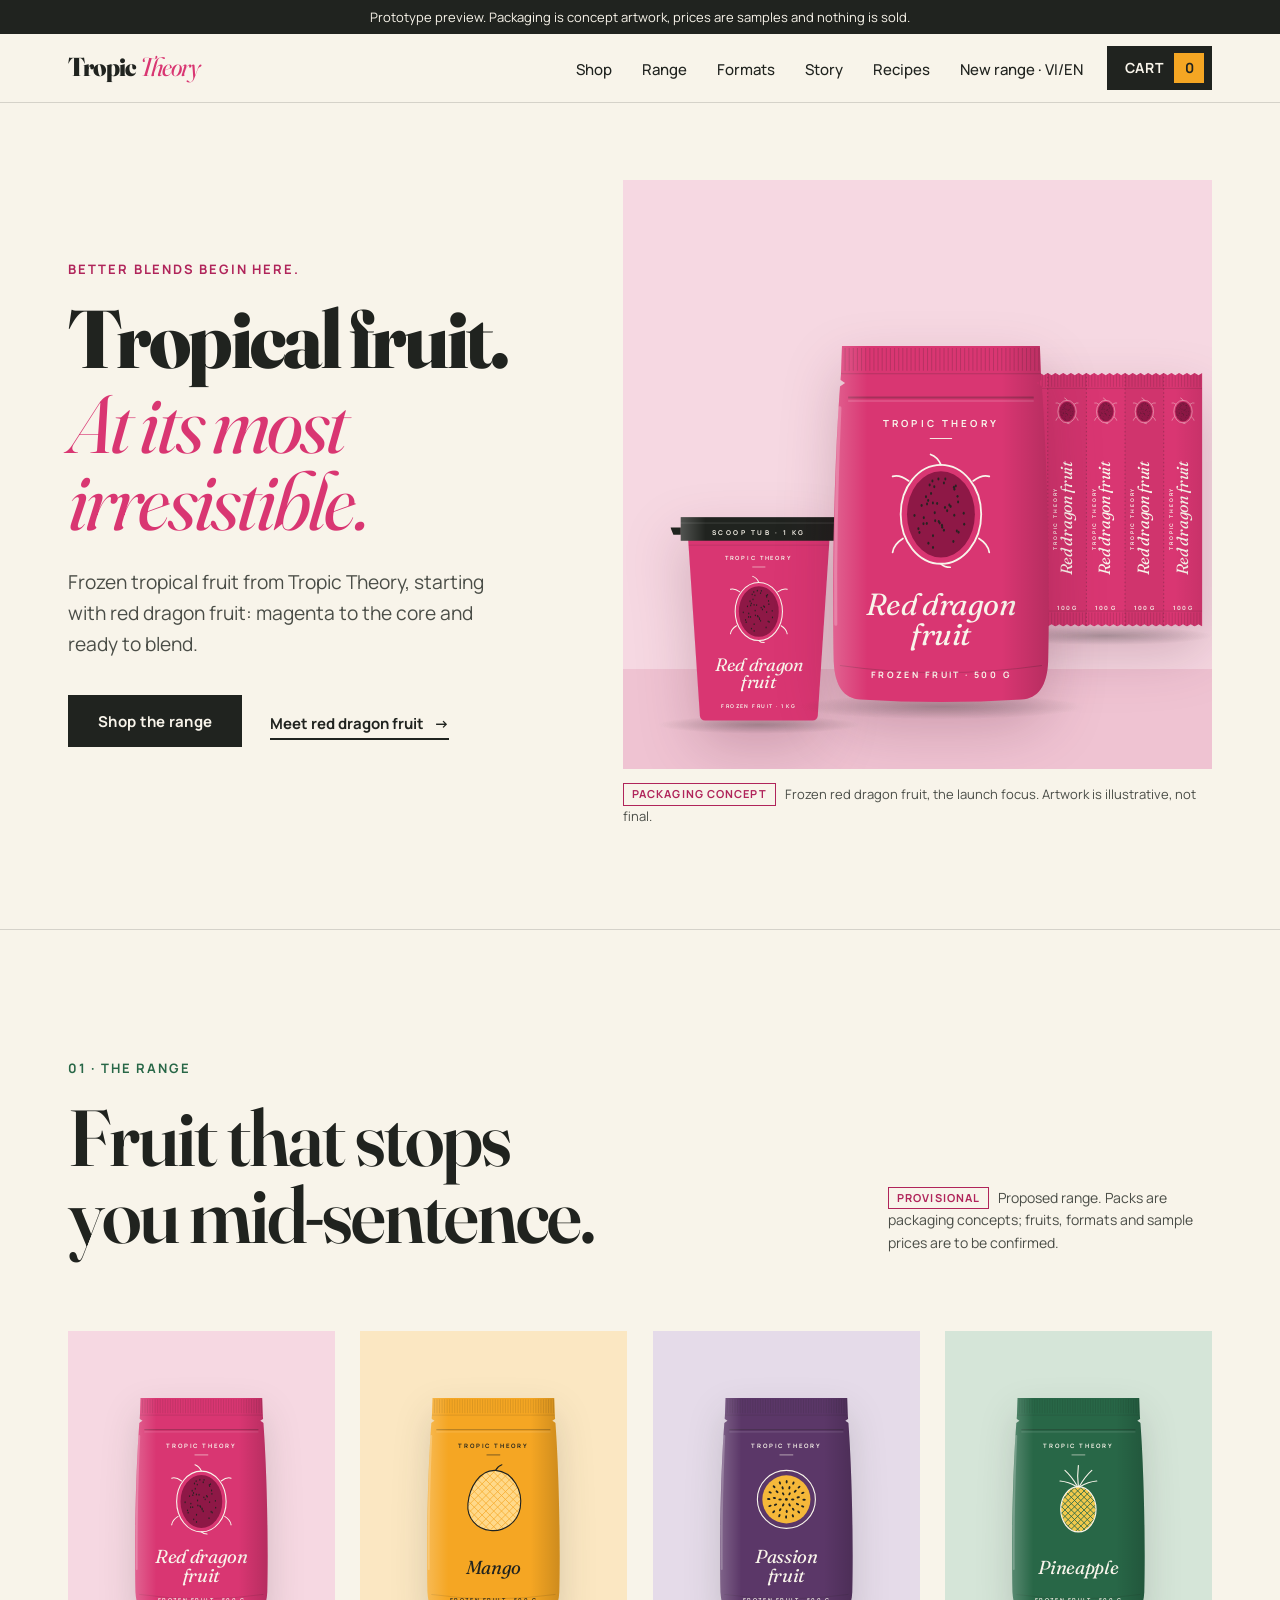
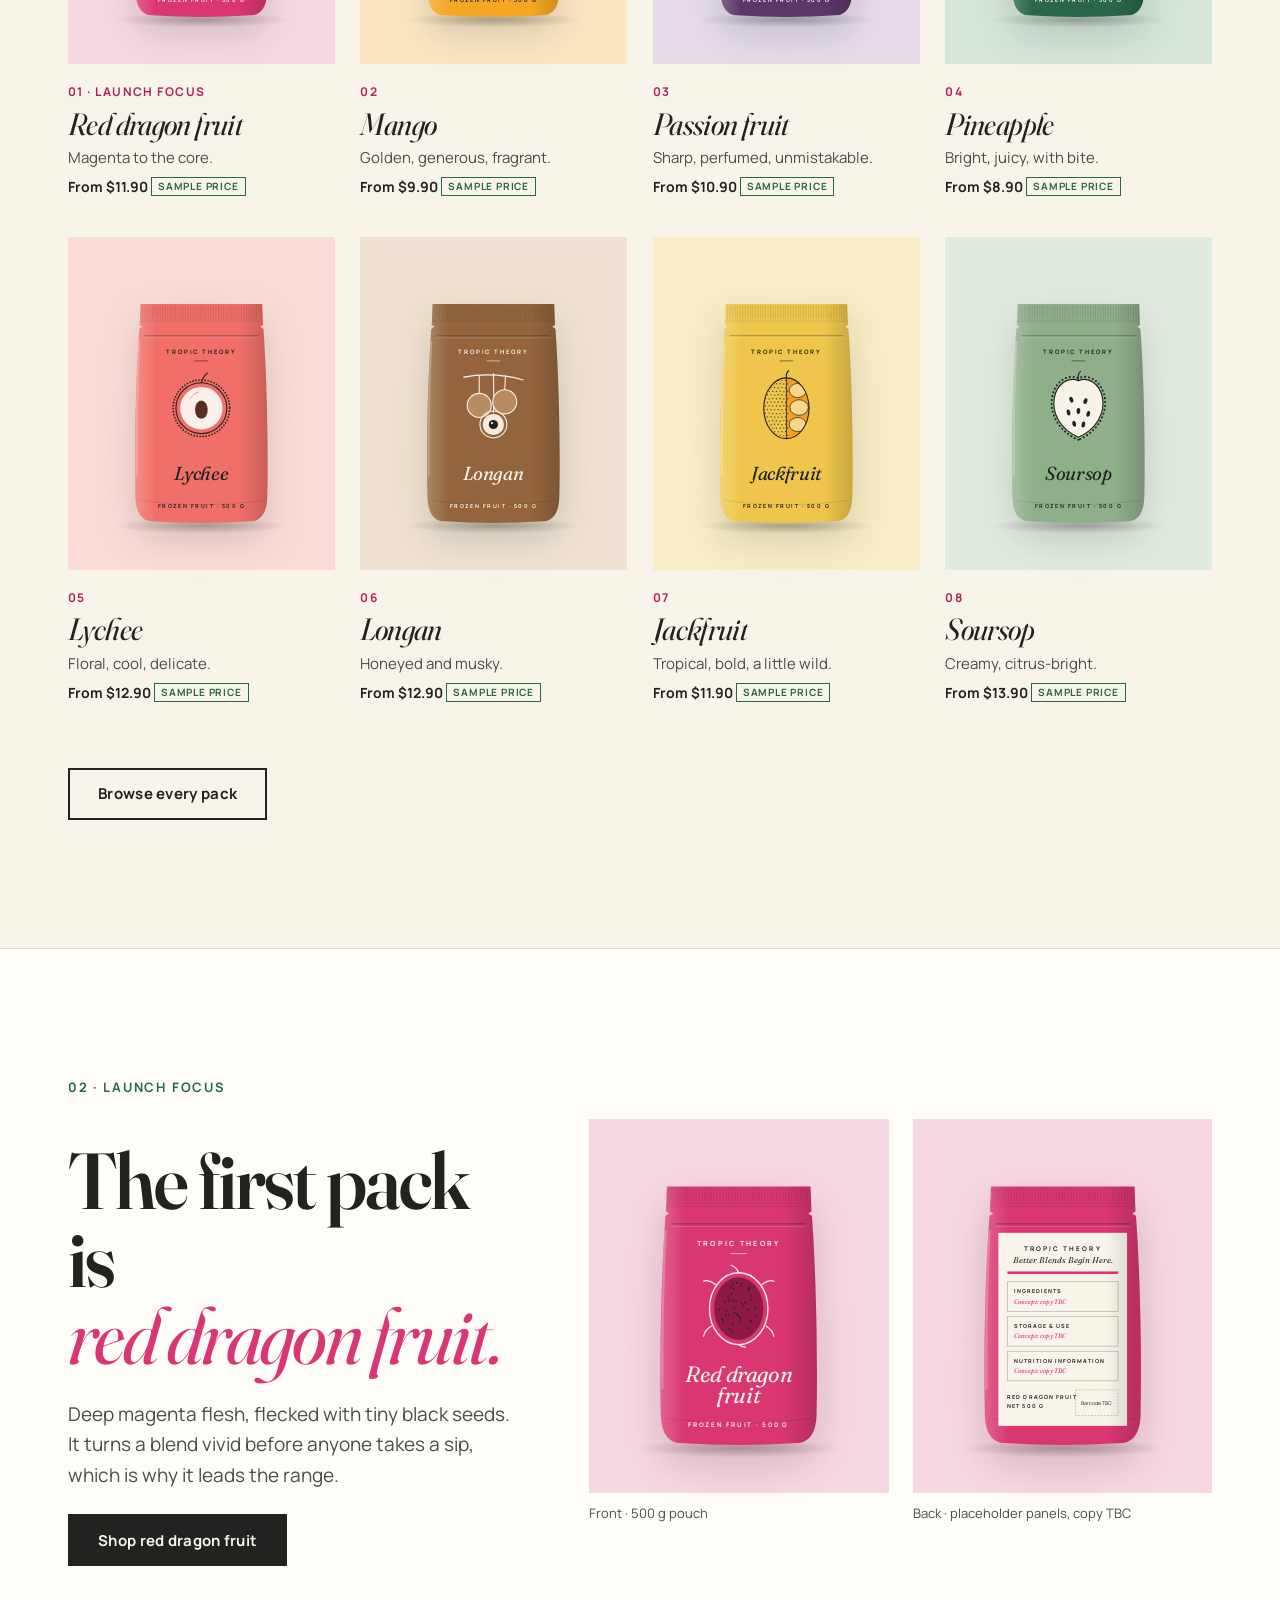
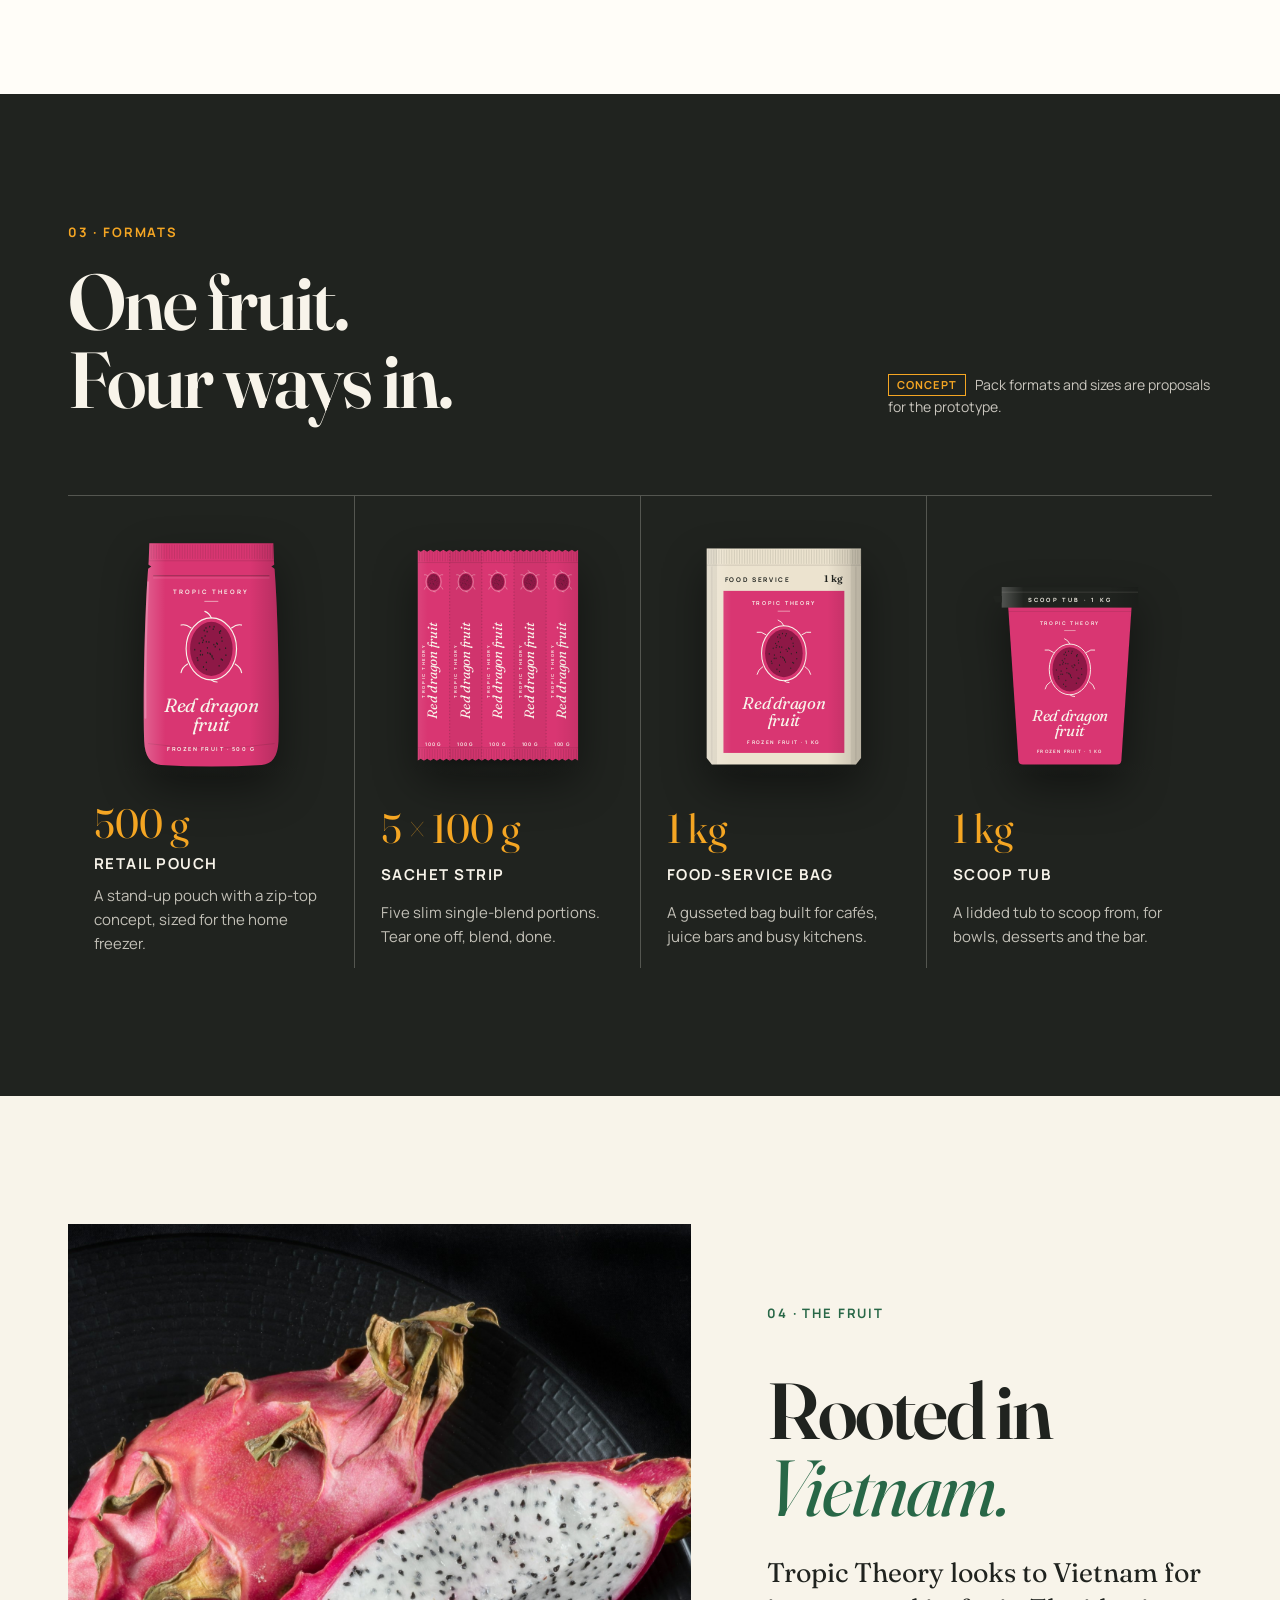
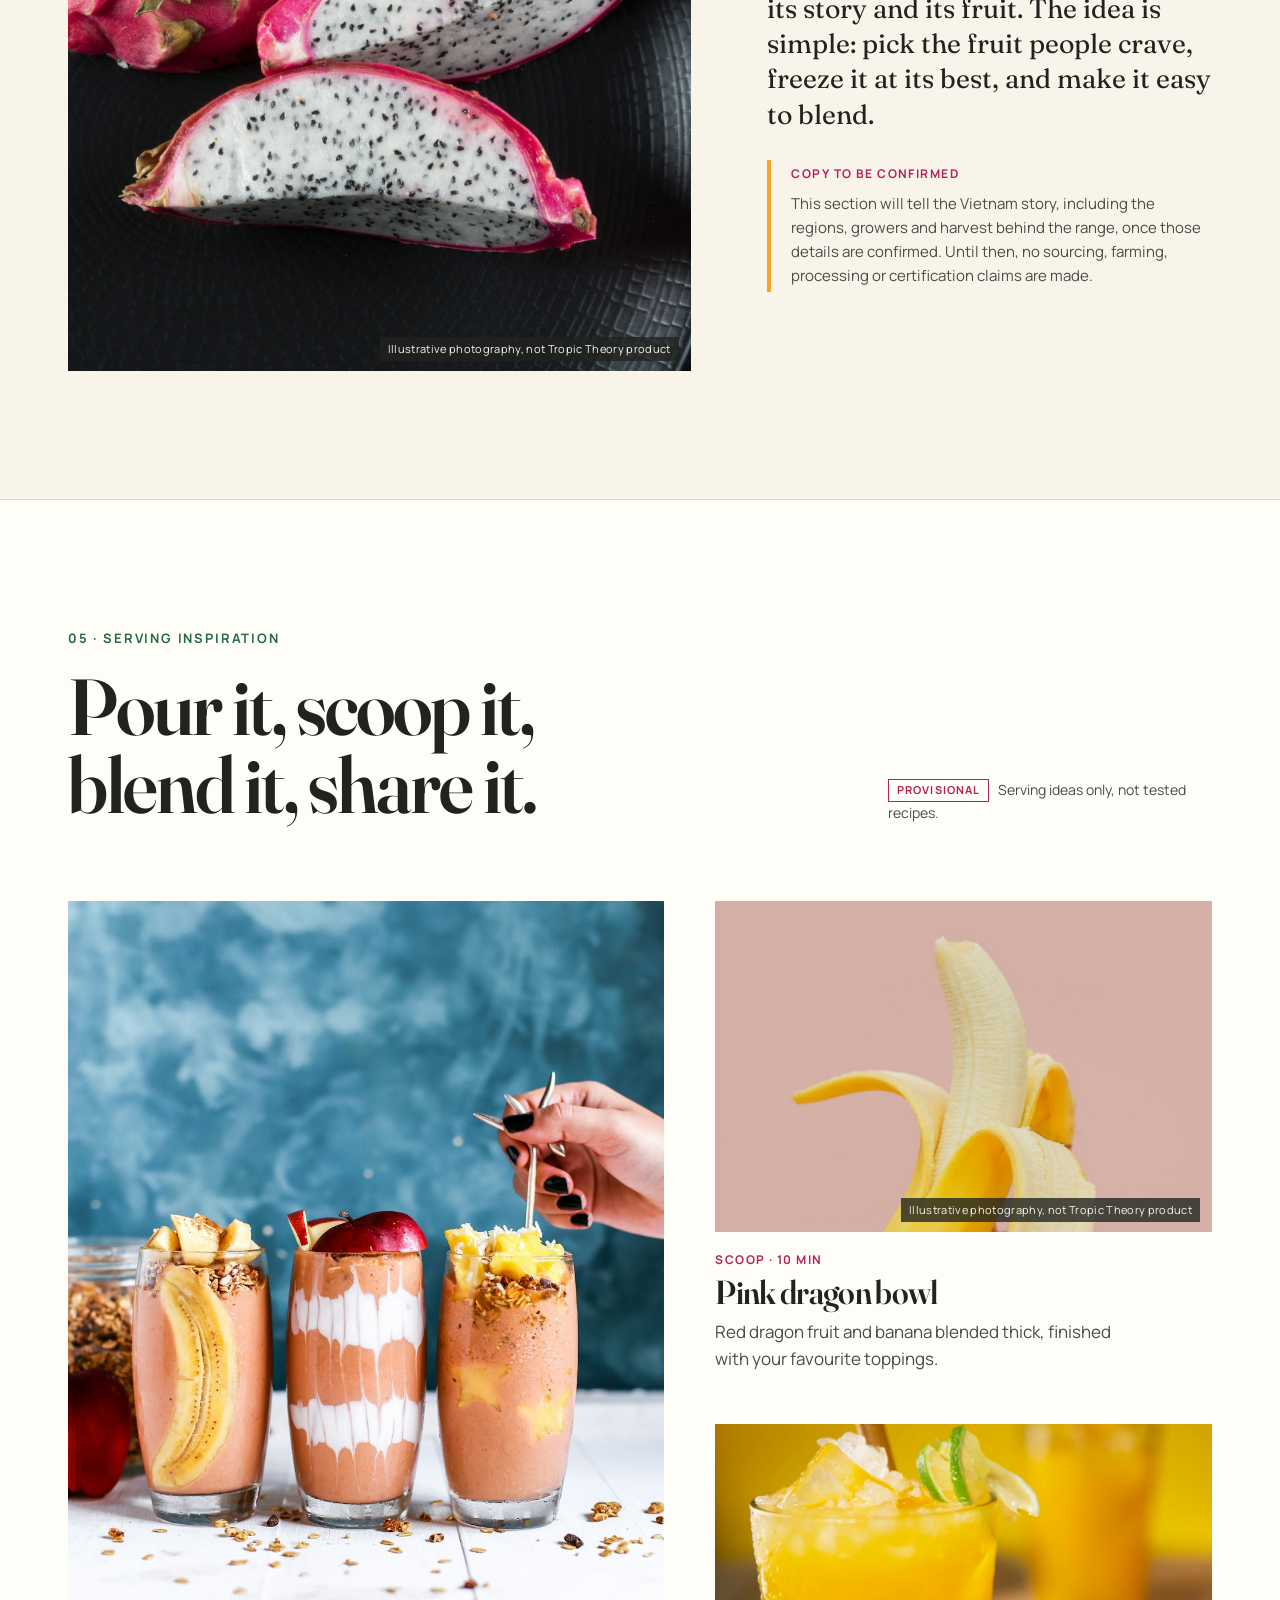
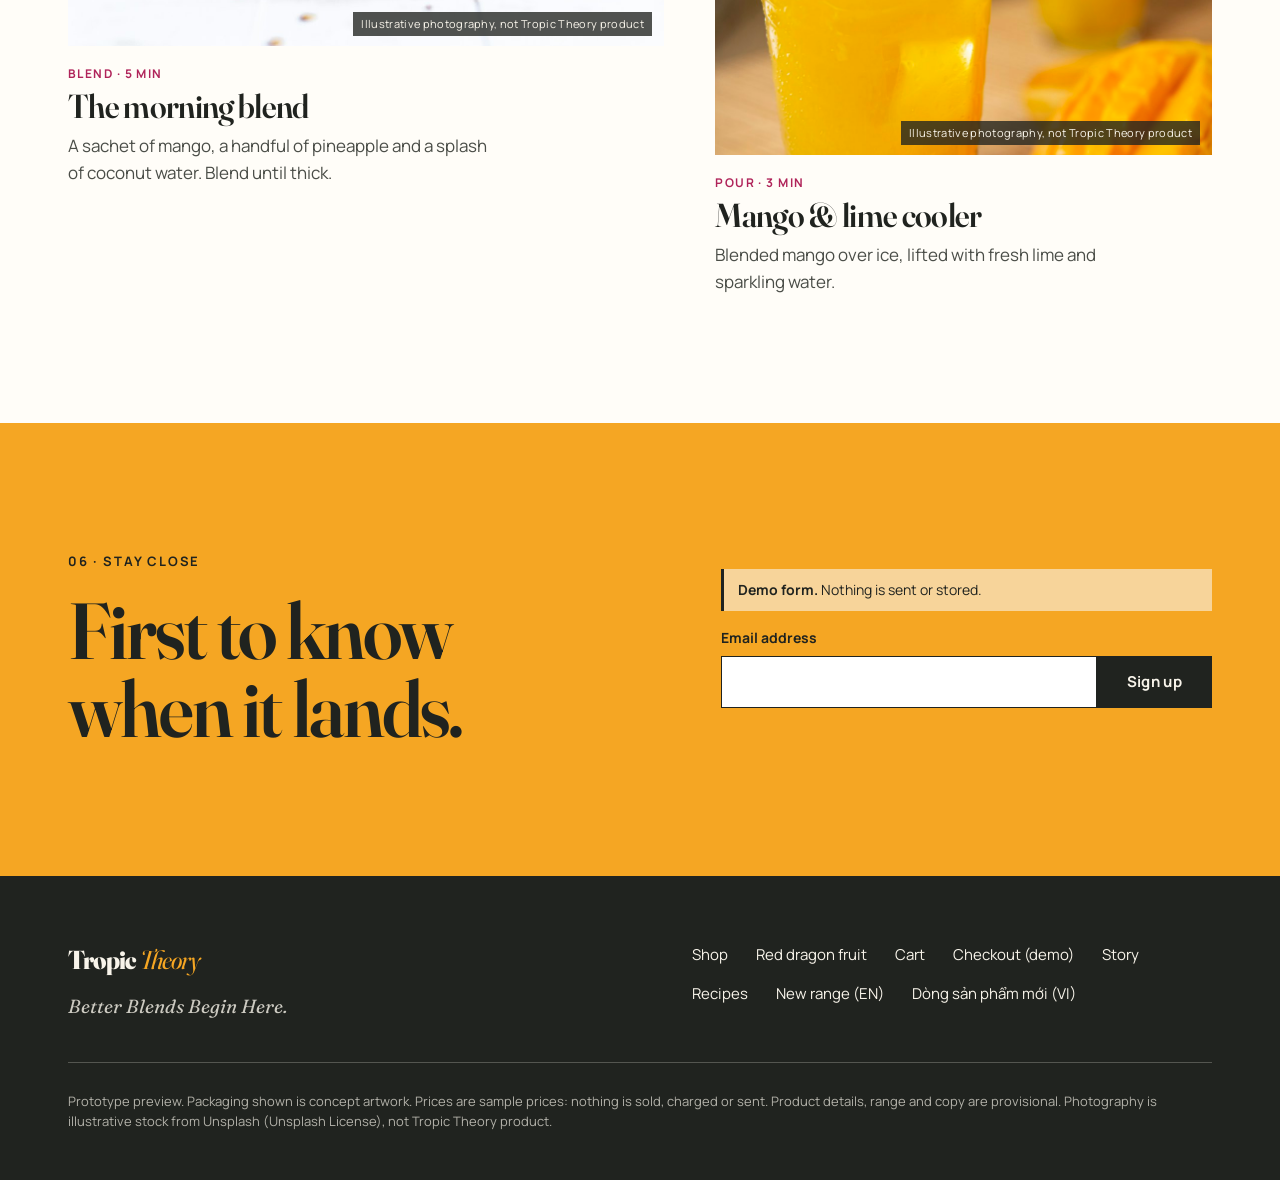
==== commit 761aa054: "Add bilingual VI/EN range landing page New range.html (EN) and range-vi.html (VI) for the proposed f" ====
--- a/index.html
+++ b/index.html
@@ -33,6 +33,7 @@
           <li><a href="#formats">Formats</a></li>
           <li><a href="#story">Story</a></li>
           <li><a href="#recipes">Recipes</a></li>
+          <li><a href="range.html">New range <span lang="vi">· VI/EN</span></a></li>
         </ul>
       </nav>
       <div class="site-header__tools">
@@ -255,6 +256,8 @@
           <li><a href="checkout.html">Checkout (demo)</a></li>
           <li><a href="index.html#story">Story</a></li>
           <li><a href="index.html#recipes">Recipes</a></li>
+          <li><a href="range.html">New range (EN)</a></li>
+          <li><a href="range-vi.html" hreflang="vi" lang="vi">Dòng sản phẩm mới (VI)</a></li>
         </ul>
       </nav>
       <p class="site-footer__small">
